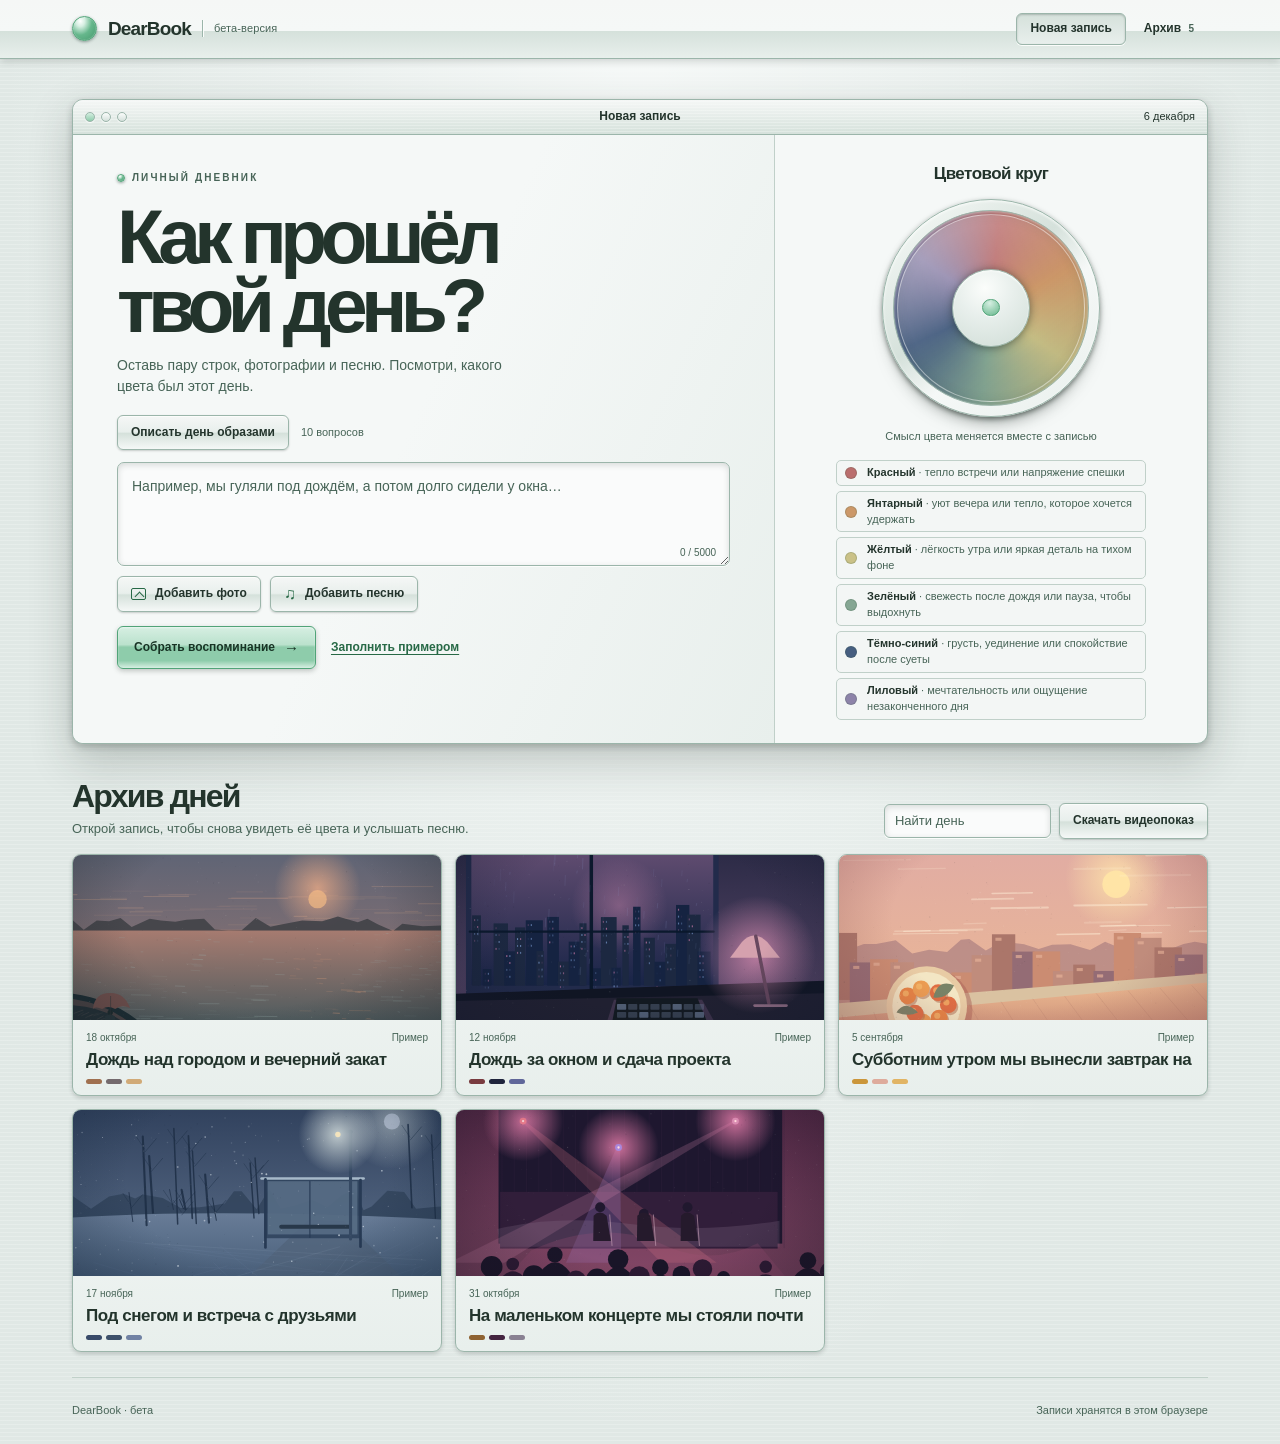
==== index.html @ 5aaadceb "Add the DearBook beta site" ====
<!doctype html>
<html lang="ru">
<head>
  <meta charset="utf-8">
  <meta name="viewport" content="width=device-width, initial-scale=1">
  <meta name="theme-color" content="#e7ece8">
  <title>DearBook · бета — личный дневник</title>
  <link rel="stylesheet" href="aqua.css">
  <link rel="stylesheet" href="mood-theme.css">
  <link rel="stylesheet" href="feeling-notes.css">
  <link rel="stylesheet" href="atmosphere.css">
  <link rel="stylesheet" href="pinterest-mood.css">
  <link rel="stylesheet" href="editorial-board.css">
  <script defer src="engine.js"></script>
  <script defer src="song-vibe.js"></script>
  <script defer src="mood-theme.js"></script>
  <script defer src="editorial-assets.js"></script>
  <script defer src="photo-style.js"></script>
  <script defer src="editorial-board.js"></script>
  <script defer src="references.js"></script>
  <script defer src="demos.js"></script>
  <script defer src="demo-video.js"></script>
  <script defer src="pinterest-mood.js"></script>
  <script defer src="feeling-narrative.js"></script>
  <script defer src="atmosphere-quiz.js"></script>
  <script defer src="atmosphere-profile.js"></script>
  <script defer src="atmosphere-ai.js"></script>
  <script defer src="atmosphere-diary.js"></script>
  <script defer src="diary.js"></script>
</head>
<body>
  <header class="toolbar">
    <div class="toolbar-inner">
      <a class="brand" href="#top" aria-label="DearBook, главная"><span class="brand-orb" aria-hidden="true"></span>DearBook<span class="brand-rule"></span><span class="brand-small">бета-версия</span></a>
      <nav aria-label="Дневник">
        <a class="tab active" id="composeTab" href="#top">Новая запись</a><a class="tab" href="#archive">Архив <span id="count" class="count"></span></a>
      </nav>
    </div>
  </header>
  <main id="top" class="shell">
    <section class="window" aria-label="Новая запись">
      <div class="window-bar"><span class="lights" aria-hidden="true"><i></i><i></i><i></i></span><span>Новая запись</span><time id="today"></time></div>
      <div class="compose-layout">
        <div class="entry">
          <div class="kicker"><span class="small-orb"></span>Личный дневник</div>
          <h1>Как прошёл<br>твой день?</h1>
          <p class="intro">Оставь пару строк, фотографии и песню. Посмотри, какого цвета был этот день.</p>
          <div class="compose-quiz"><button id="openAtmosphere" class="silver" type="button">Описать день образами</button><span id="atmosphereState" class="quiz-composer-state" aria-live="polite"></span></div>
          <form id="entryForm">
            <div class="editor">
              <label class="sr-only" for="story">Как прошёл день</label>
              <textarea id="story" rows="3" maxlength="5000" placeholder="Например, мы гуляли под дождём, а потом долго сидели у окна…"></textarea>
              <span id="storyCount" class="story-count" aria-hidden="true">0 / 5000</span>
            </div>
            <div class="media-row">
              <input id="photos" type="file" accept="image/*" multiple hidden>
              <button class="silver media-button" id="photoButton" type="button"><span class="icon-photo" aria-hidden="true"></span><span id="photoLabel">Добавить фото</span></button>
              <button class="silver media-button" id="songButton" type="button"><span class="icon-song" aria-hidden="true">♫</span><span id="songLabel">Добавить песню</span></button>
            </div>
            <div id="photoStrip" class="photo-strip" hidden></div>
            <div id="songPreview" class="song-preview" hidden></div>
            <p id="entryStatus" class="status" role="status"></p>
            <div class="actions"><button id="create" class="aqua" type="submit">Собрать воспоминание <span aria-hidden="true">→</span></button><button id="loadExample" class="text-button" type="button">Заполнить примером</button><button id="resetEntry" class="text-button" type="button" hidden>Очистить форму</button></div>
          </form>
        </div>
        <aside class="color-panel" aria-label="Цветовой круг">
          <h2>Цветовой круг</h2>
          <div id="wheel" class="wheel" aria-hidden="true"><div class="wheel-face"></div><div class="wheel-center"><span></span></div></div>
          <div id="wheelHint" class="wheel-hint" aria-live="polite">Круг меняется вместе с записью</div>
          <div id="legend" class="legend"></div>
        </aside>
      </div>
    </section>
    <section id="result" class="result" aria-labelledby="resultTitle" hidden></section>
    <section id="archive" class="archive" aria-labelledby="archiveTitle">
      <div class="section-head">
        <div><h2 id="archiveTitle">Архив дней</h2><p>Открой запись, чтобы снова увидеть её цвета и услышать песню.</p></div>
        <div class="archive-controls"><label class="sr-only" for="query">Поиск по архиву</label><input id="query" type="search" placeholder="Найти день"><button id="makeVideo" class="silver" type="button" hidden>Скачать видеопоказ</button></div>
      </div>
      <p id="archiveStatus" class="status" role="status"></p>
      <div id="folders" class="folders"></div>
    </section>
    <footer><span>DearBook · бета</span><span>Записи хранятся в этом браузере</span></footer>
  </main>
  <dialog id="atmosphereDialog" class="quiz-dialog" aria-label="Атмосфера дня"><div id="atmosphereQuiz"></div></dialog>
  <dialog id="musicDialog" class="music-dialog" aria-labelledby="musicTitle">
    <div class="window-bar"><span>Песня дня</span><button type="button" id="closeMusic" class="close" aria-label="Закрыть">×</button></div>
    <form id="musicForm" class="music-form">
      <h2 id="musicTitle">Добавь песню</h2>
      <p>Её темп и характер будут слышны в ритме и видны в цвете.</p>
      <div class="source-switch" role="group" aria-label="Источник песни">
        <label><input type="radio" name="source" value="file" checked> Аудиофайл</label><label><input type="radio" name="source" value="link"> Ссылка на трек</label>
      </div>
      <div id="audioFields" class="music-fields">
        <label>Свой звук или аудио со свободной лицензией<input id="audioFile" type="file" accept="audio/*,.mp3,.m4a,.ogg,.wav,.flac,.aac"></label>
        <small>Дневник слушает темп, громкость и тембр прямо в браузере.</small>
      </div>
      <div id="linkFields" class="music-fields" hidden>
        <label>Ссылка на песню<input id="trackUrl" type="url" placeholder="https://…"></label>
        <label>Название и исполнитель<input id="trackTitle" maxlength="140" placeholder="Название — исполнитель"></label>
        <div class="track-grid">
          <label>Темп<select id="trackTempo"><option value="">Выбрать</option><option value="72">Медленный</option><option value="104">Средний</option><option value="144">Быстрый</option></select></label>
          <label>Энергия<select id="trackEnergy"><option value="">Выбрать</option><option value="0.21">Тихая</option><option value="0.50">Умеренная</option><option value="0.84">Напористая</option></select></label>
          <label>Характер<select id="trackTone"><option value="">Выбрать</option><option value="warm">Тёплый</option><option value="neutral">Нейтральный</option><option value="cool">Холодный</option></select></label>
        </div>
        <small>Укажи, как звучит песня. По ссылке дневник использует это описание.</small>
      </div>
      <p id="musicStatus" class="status" role="status"></p>
      <div class="music-actions"><button id="saveMusic" class="aqua" type="submit">Использовать песню</button><button id="removeMusic" class="text-button" type="button" hidden>Убрать песню</button></div>
    </form>
  </dialog>
</body>
</html>
---- aqua.css ----
:root{color-scheme:light;--ink:#283532;--muted:#596763;--rim:#b1bbb5;--teal:#295b55;--paper:#e8ede9;font-family:"Lucida Grande","Segoe UI",Arial,sans-serif;color:var(--ink);background:#e2e8e4;line-height:1.45}
*{box-sizing:border-box}body{margin:0;min-width:280px;background:radial-gradient(ellipse at 50% 0,#f5f7f4 0,transparent 68%),repeating-linear-gradient(0deg,#fff0 0 3px,#fff4 3px 4px),#e2e8e4}button,input,textarea,select{font:inherit;color:inherit}button,a,input,textarea,select{-webkit-tap-highlight-color:transparent}button{cursor:pointer}button:disabled{cursor:wait;opacity:.62}a{color:inherit}button:focus-visible,a:focus-visible,input:focus-visible,textarea:focus-visible,select:focus-visible{outline:3px solid #358b80;outline-offset:3px}[hidden]{display:none!important}.sr-only{position:absolute;width:1px;height:1px;padding:0;margin:-1px;overflow:hidden;clip:rect(0,0,0,0);white-space:nowrap;border:0}h1,h2,h3,p{margin:0}
.toolbar{background:linear-gradient(#fefefe,#e7ebe8 52%,#d4ddd6 53%,#e3e9e3);border-bottom:1px solid #9daaa1;box-shadow:0 2px 6px #5d766322}.toolbar-inner,.shell{width:min(1136px,calc(100% - 64px));margin:auto}.toolbar-inner{min-height:58px;display:flex;align-items:center;justify-content:space-between;gap:18px}.brand{display:flex;align-items:center;gap:11px;text-decoration:none;font-weight:700;letter-spacing:-.045em;font-size:19px;white-space:nowrap}.brand-orb,.small-orb{display:inline-block;flex:none;border-radius:50%;background:radial-gradient(ellipse at 32% 17%,white 0,#dffaff 13%,#88bcb1 35%,#3d726d 71%,#a2d3c6 100%);border:1px solid #5c8279;box-shadow:0 1px 3px #243d3672,inset 0 0 1px white}.brand-orb{width:25px;height:25px}.brand-rule{height:17px;border-left:1px solid #8f9f95;box-shadow:1px 0 white}.brand-small{letter-spacing:.01em;font-size:11px;color:var(--muted);font-weight:500}.toolbar nav{display:flex;gap:4px;align-items:center}.tab{padding:6px 13px;border:1px solid transparent;border-radius:6px;text-decoration:none;font-size:12px;font-weight:650;white-space:nowrap}.tab.active,.tab:hover{border-color:#a0aca5;background:linear-gradient(#bcc9c1,#e8eee9);box-shadow:inset 0 1px 2px #1c372524,0 1px white}.count:not(:empty){font-size:10px;margin-left:4px;color:#415a51}
.shell{padding-top:40px}.window,.music-dialog{overflow:hidden;border:1px solid #a3b2a7;border-radius:11px;background:#f6f8f5;box-shadow:0 16px 43px #19362520,0 3px 6px #19362521}.window-bar{height:35px;display:grid;grid-template-columns:1fr auto 1fr;align-items:center;padding:0 12px;gap:12px;background:repeating-linear-gradient(0deg,#fff2 0 1px,#fff0 1px 3px),linear-gradient(#f8faf8,#c8d3cb);border-bottom:1px solid #aab8ae;color:#43534a;font-size:12px;font-weight:650;text-shadow:0 1px #fff}.window-bar time{justify-self:end;text-transform:lowercase;font-weight:500;font-size:11px}.lights{display:flex;gap:6px}.lights i{width:10px;height:10px;border:1px solid #929e94;border-radius:50%;background:linear-gradient(white,#c0ccc1 55%,#a4b7ab);box-shadow:0 1px 1px #fff}.lights i:first-child{background:linear-gradient(#fff7f4,#debcaf 63%,#c69e90)}
.compose-layout{display:grid;grid-template-columns:minmax(0,1.62fr) minmax(280px,1fr);min-height:505px}.entry{padding:36px 44px 33px;background:linear-gradient(115deg,#fafcf8 10%,#f6f9f4 52%,#e6eee7)}.kicker{display:flex;align-items:center;gap:7px;color:#53685c;font-size:10px;font-weight:750;text-transform:uppercase;letter-spacing:.21em}.small-orb{width:8px;height:8px}.entry h1{font-size:clamp(51px,6vw,84px);font-weight:660;line-height:.91;letter-spacing:-.087em;margin:16px 0 14px;text-wrap:balance}.intro{color:#4f6156;font-size:14px;max-width:390px;margin-bottom:19px}.editor{position:relative}.editor textarea{display:block;width:100%;min-height:104px;max-height:55vh;resize:vertical;padding:13px 14px 26px;border:1px solid #aebcb2;border-radius:7px;background:#fefffd;box-shadow:inset 0 2px 6px #536a5d22,0 1px #fff;font-size:14px;line-height:1.45}.editor textarea::placeholder{color:#687970}.story-count{position:absolute;right:14px;bottom:6px;color:#5c7063;font-size:10px;pointer-events:none}.media-row,.actions,.music-actions{display:flex;align-items:center;flex-wrap:wrap;gap:9px}.media-row{margin-top:10px}.silver,.aqua{display:inline-flex;align-items:center;justify-content:center;gap:9px;padding:8px 13px;border:1px solid #9dab9f;border-radius:6px;background:linear-gradient(#fff,#dfebe3 48%,#d4e0d6 53%,#eaf0ea);box-shadow:inset 0 1px #fff,0 1px 2px #1a392422;font-size:12px;font-weight:650;min-height:34px}.silver:hover{background:linear-gradient(#fff,#f1f7f1,#dce8df)}.aqua{padding:10px 16px;min-height:39px;background:linear-gradient(#e9fffd 0%,#b0e0d6 43%,#83bfb4 49%,#62aa9d 82%,#9acec2);border-color:#548f84;color:#173c37;text-shadow:0 1px #d1f7ef;box-shadow:inset 0 1px 2px #e7fffa,0 2px 5px #326c5f35}.aqua:hover{filter:brightness(1.06)}.aqua span{font-size:15px}.text-button{background:none;padding:7px 6px;border:0;border-radius:4px;font-size:12px;font-weight:650;color:#2d6259;text-decoration:underline;text-underline-offset:3px}.media-button{max-width:100%}.media-button span:last-child{overflow:hidden;text-overflow:ellipsis;white-space:nowrap}.icon-photo{width:15px;height:12px;border:1px solid #59776a;border-radius:2px;position:relative;flex:none}.icon-photo:after{position:absolute;content:"";width:6px;height:6px;border:solid #59776a;border-width:1px 0 0 1px;transform:rotate(45deg);left:4px;top:4px}.icon-song{font-size:16px;line-height:1;color:#426f60}.photo-strip{display:flex;gap:7px;flex-wrap:wrap;margin-top:9px}.photo-thumb{position:relative}.photo-thumb img{display:block;width:49px;height:38px;object-fit:cover;border-radius:4px;border:1px solid #aab5ac}.photo-thumb button{position:absolute;top:-3px;right:-3px;border:1px solid #9caea4;border-radius:50%;background:#fcfdfb;width:19px;height:19px;line-height:16px;padding:0;color:#415849}.status{min-height:13px;font-size:12px;color:#415e50;margin:6px 0 5px}.status:empty{min-height:0;margin:0}.status.error{color:#973c3a}.actions{margin-top:14px}
.color-panel{padding:27px 22px 23px;border-left:1px solid #c4d1c7;display:flex;flex-direction:column;align-items:center;justify-content:center;background:radial-gradient(ellipse at 50% 39%,#f9fcf6,#eef4ed 42%,transparent 77%),repeating-linear-gradient(0deg,#fefefe50 0 1px,#fff0 1px 4px),linear-gradient(#edf1eb,#d9e4d9)}.color-panel h2{font-size:17px;letter-spacing:-.03em;font-weight:650}.wheel{position:relative;width:clamp(155px,19vw,218px);aspect-ratio:1;margin:12px auto 12px;border:1px solid #a7baad;border-radius:50%;padding:11px;background:linear-gradient(140deg,#f9fdf9,#d3dfd7 43%,#f6faf6 60%,#b7c9be);box-shadow:inset 0 1px 3px #fff,0 12px 18px -10px #46634e8a,0 2px 5px #36524360;--wheel-colors:#ba6e6d,#cc9869,#cac187,#85a693,#465e80,#8d83a9,#ba6e6d}.wheel-face{position:absolute;inset:10px;border:1px solid #91a39b;border-radius:50%;background:conic-gradient(from 5deg,var(--wheel-colors));box-shadow:inset 0 0 13px #243c3637,inset 0 1px 3px #fff9;animation:spin 38s linear infinite;transition:filter .27s}.wheel-face:after{content:"";position:absolute;inset:3px;border:1px solid #fff7;border-radius:50%;background:linear-gradient(144deg,#ffffff5c,#fff0 53%,#162b2617)}.wheel.active .wheel-face{animation-duration:2.6s;filter:saturate(1.25)}.wheel-center{position:absolute;inset:32%;border:1px solid #8ba096;border-radius:50%;display:grid;place-items:center;background:radial-gradient(circle at 42% 24%,#fff,#edf5ee 39%,#c9d7cb 85%);box-shadow:0 1px 8px #314d4370,inset 0 1px 2px #fff}.wheel-center span{width:23%;aspect-ratio:1;background:radial-gradient(circle at 42% 21%,#eff9f0,#b9cfbf 58%,#6b9c88);border-radius:50%;border:1px solid #9ab7a7;box-shadow:0 1px 1px white}.wheel-hint{font-size:11px;color:#4b6559;text-align:center;min-height:16px}.legend{margin-top:15px;width:min(100%,310px);display:grid;gap:5px}.legend-row{display:grid;grid-template-columns:14px minmax(0,1fr);gap:8px;align-items:center;padding:4px 8px;font-size:11px;border:1px solid #aebeb044;border-radius:5px;background:#fafff976}.legend-row i,.chip-dot{display:block;width:12px;height:12px;border-radius:50%;border:1px solid #314f3b33;background:var(--swatch)}.legend-row b{font-weight:700;color:#354a40}.legend-row span{color:#465d51}@keyframes spin{to{transform:rotate(1turn)}}
.archive{padding-top:35px;scroll-margin-top:20px}.section-head{display:flex;align-items:end;justify-content:space-between;gap:14px;margin-bottom:15px}.section-head h2{font-size:32px;letter-spacing:-.055em;line-height:1.12}.section-head p{font-size:13px;color:var(--muted);margin-top:5px}.archive-controls{display:flex;align-items:center;gap:8px;flex-wrap:wrap}.archive-controls input,.music-fields input:not([type=file]),.music-fields select{height:34px;border:1px solid #acb9af;border-radius:6px;background:#fafffa;box-shadow:inset 0 1px 3px #2e4e351b;padding:4px 10px;font-size:13px;max-width:100%}.folders{display:grid;grid-template-columns:repeat(3,minmax(0,1fr));gap:13px}.folder{border:1px solid #acbaaf;border-radius:9px;text-align:left;background:linear-gradient(#fafdf9,#e8eee7);overflow:hidden;min-width:0;padding:0;box-shadow:0 2px 3px #1e39241c}.folder:hover{box-shadow:0 3px 9px #1e39243b}.folder-image{display:block;width:100%;aspect-ratio:2.22;object-fit:cover;background:#bfcfc3}.folder-body{display:block;padding:11px 13px}.folder-meta{display:flex;align-items:center;justify-content:space-between;gap:6px;font-size:10px;color:#52675a;margin-bottom:4px}.folder-title{display:block;font-size:17px;line-height:1.2;letter-spacing:-.026em;font-weight:680}.folder-palette{display:flex;gap:4px;margin-top:9px}.folder-palette i{display:block;width:16px;height:5px;border-radius:5px;background:var(--swatch)}.empty{padding:15px;color:var(--muted)}footer{padding:25px 0;margin-top:25px;border-top:1px solid #bac8bc;display:flex;justify-content:space-between;gap:15px;font-size:11px;color:#4d6355}
.result{margin-top:28px;scroll-margin-top:20px}.memory{border:1px solid #a9b7ac;border-radius:11px;overflow:hidden;background:#fbfdfa;box-shadow:0 8px 25px #263f2825}.memory-top{position:relative;color:white;background:#263631;min-height:385px;display:grid;align-items:end;isolation:isolate;overflow:hidden}.memory-images,.memory-images:after{position:absolute;inset:0;z-index:-1}.memory-images:after{content:"";background:linear-gradient(0deg,#12211af0 0%,#1729226e 43%,#0c211000 75%),linear-gradient(115deg,var(--accent),transparent 70%);background-blend-mode:normal,multiply}.memory-images img{position:absolute;inset:0;width:100%;height:100%;object-fit:cover;opacity:0;transition:opacity var(--fade,1s) ease;filter:saturate(var(--sat,1)) contrast(var(--contrast,1))}.memory-images img.current{opacity:1}.memory-top[data-motion="crisp"] .memory-images:after{background:linear-gradient(0deg,#081610f5,transparent 72%),repeating-linear-gradient(123deg,#f8feff19 0 1px,transparent 1px 55px),linear-gradient(120deg,var(--accent),transparent 70%)}.memory-top[data-motion="soft"] .memory-images:after{background:linear-gradient(0deg,#192118ee,transparent 82%),radial-gradient(ellipse at 18% 12%,var(--accent),transparent 48%)}.memory-copy{padding:72px 32px 24px}.memory-copy time{font-size:11px;letter-spacing:.12em}.memory-copy h2{font-family:Georgia,serif;font-size:clamp(35px,6vw,67px);line-height:1;letter-spacing:-.051em;max-width:800px;margin:9px 0 11px;text-wrap:balance}.memory-top[data-motion="crisp"] h2{font-family:"Lucida Grande","Segoe UI",Arial,sans-serif;font-weight:700}.memory-copy p{max-width:750px;font-size:14px;color:#f5f8f4;text-shadow:0 1px 3px #000}.slides{display:flex;gap:5px;margin-top:11px}.slides button{width:32px;height:22px;border:1px solid #e6f2e8a8;border-radius:4px;background:#0004;color:#fff;font-size:11px}.slides button[aria-pressed=true]{background:#fff;color:#263731}.memory-content{display:grid;grid-template-columns:minmax(0,1.43fr) minmax(230px,1fr);background:#fbfdfa}.palette-block,.journal-side{padding:24px 30px}.palette-block h3,.journal-side h3{font-size:20px;letter-spacing:-.036em}.palette-list{display:grid;gap:8px;margin-top:12px}.palette-row{display:grid;grid-template-columns:44px 1fr;gap:11px;align-items:start;padding-bottom:8px;border-bottom:1px solid #d6e1d5}.palette-row i{height:39px;border-radius:5px;background:var(--swatch);border:1px solid #394b3d33}.palette-row b{display:block;font-size:13px}.palette-row p{font-size:13px;color:#394f42}.palette-row small{display:block;font-size:11px;color:#586c5f;margin-top:2px}.journal-side{border-left:1px solid #d6e1d5;background:#eef4ed}.journal-side p{font-size:13px;margin:7px 0;white-space:pre-wrap;overflow-wrap:anywhere}.journal-side details{margin:13px 0;color:#43594a;font-size:12px}.journal-side details summary{cursor:pointer;font-weight:650}.journal-side audio{display:block;width:100%;max-width:330px;height:40px;margin:8px 0}.journal-actions{display:flex;gap:7px;flex-wrap:wrap;margin-top:9px}.link-track{text-decoration:underline;text-underline-offset:3px;font-size:13px}
.music-dialog{padding:0;width:min(490px,calc(100% - 28px));border-color:#8da195}.music-dialog::backdrop{background:#223c32a0}.music-dialog .window-bar{grid-template-columns:1fr auto}.close{border:1px solid #a5b5a8;border-radius:4px;width:24px;height:23px;line-height:18px;background:linear-gradient(#f9fff9,#d3e2d6);font-size:17px;color:#46584e}.music-form{padding:22px 25px 25px}.music-form h2{letter-spacing:-.045em;font-size:29px}.music-form p{font-size:13px;color:#4d6657;margin:4px 0 12px}.source-switch{display:flex;gap:12px;flex-wrap:wrap;border-radius:6px;background:#e3ede4;padding:9px 11px;margin:11px 0}.source-switch label{display:flex;align-items:center;gap:4px;font-size:13px}.source-switch input{accent-color:#4c8275}.music-fields{display:grid;gap:8px}.music-fields label{display:grid;gap:2px;min-width:0;font-size:12px;font-weight:650}.music-fields input[type=file]{max-width:100%;font-weight:500;margin-top:4px}.music-fields small{color:#51665a}.track-grid{display:grid;grid-template-columns:repeat(3,minmax(0,1fr));gap:6px}.music-actions{margin-top:11px}
@media(max-width:850px){.toolbar-inner,.shell{width:calc(100% - 32px)}.entry{padding-inline:24px}.compose-layout{grid-template-columns:minmax(0,1.5fr) minmax(235px,1fr)}.color-panel{padding-inline:12px}.archive-controls input{max-width:145px}.palette-block,.journal-side{padding-inline:19px}}
@media(max-width:650px){.toolbar-inner,.shell{width:calc(100% - 22px)}.toolbar-inner{min-height:50px;gap:5px}.brand{font-size:16px;gap:7px}.brand-orb{width:20px;height:20px}.brand-small,.brand-rule{display:none}.tab{font-size:11px;padding:5px 6px}.shell{padding-top:16px}.compose-layout{display:flex;flex-direction:column}.entry{padding:23px 17px}.entry h1{font-size:clamp(42px,10.5vw,62px)}.color-panel{border-left:0;border-top:1px solid #b8c8bb;padding:15px;display:grid;grid-template-columns:minmax(110px,150px) 1fr;gap:8px 10px;justify-content:initial;justify-items:center}.color-panel h2{grid-column:1}.wheel{grid-column:1;margin:0;width:min(100%,135px);padding:0}.wheel-face{inset:6px}.wheel-hint{grid-row:3;grid-column:1;font-size:10px}.legend{grid-column:2;grid-row:1/4;margin:0}.legend-row{font-size:10px;gap:4px;padding:3px 4px}.section-head{align-items:start;flex-direction:column}.archive{padding-top:22px}.folders{grid-template-columns:repeat(2,minmax(0,1fr));gap:8px}.folder-body{padding:8px}.folder-title{font-size:13px}.folder-meta{flex-wrap:wrap}.memory-top{min-height:330px}.memory-copy{padding-inline:15px}.memory-content{grid-template-columns:1fr}.journal-side{border-left:0;border-top:1px solid #d6e1d5}}
@media(prefers-reduced-motion:reduce){.wheel-face{animation:none!important}.memory-images img{transition:none}*{scroll-behavior:auto!important}}
---- mood-theme.css ----
/* The diary keeps its Aqua construction and shares one palette across surfaces. */
:root[data-ambience] {background:var(--m-bg);color:var(--ink);accent-color:var(--m-focus)}
:root[data-ambience="deep"] {color-scheme:dark}
:root[data-ambience] body {min-height:100vh;background:radial-gradient(ellipse at 50% 0,var(--m-glow),transparent 71%),repeating-linear-gradient(0deg,transparent 0 3px,color-mix(in srgb,var(--m-shine) 24%,transparent) 3px 4px),var(--m-bg);color:var(--ink)}
:root[data-ambience] .toolbar{background:linear-gradient(var(--m-chrome),var(--m-surface) 53%,var(--m-lower) 54%,var(--m-panel));border-color:var(--m-rim);box-shadow:0 2px 8px color-mix(in srgb,var(--m-mask) 20%,transparent)}
:root[data-ambience] .brand-rule{border-color:var(--m-rim);box-shadow:1px 0 var(--m-shine)}
:root[data-ambience] .brand-orb,:root[data-ambience] .small-orb {background:radial-gradient(ellipse at 32% 18%,#fff 0,var(--m-button-top) 20%,var(--m-orb) 52%,var(--m-button-rim) 82%,var(--m-button-bottom));border-color:var(--m-button-rim)}
:root[data-ambience] .tab.active,:root[data-ambience] .tab:hover{background:linear-gradient(var(--m-lower),var(--m-panel));border-color:var(--m-rim);box-shadow:inset 0 1px 2px color-mix(in srgb,var(--m-mask) 24%,transparent),0 1px var(--m-shine)}
:root[data-ambience] .count,:root[data-ambience] .kicker,:root[data-ambience] .intro,:root[data-ambience] .legend-row span,:root[data-ambience] .wheel-hint,:root[data-ambience] .story-count,:root[data-ambience] .section-head p,:root[data-ambience] .folder-meta,:root[data-ambience] footer{color:var(--muted)}
:root[data-ambience] .window,:root[data-ambience] .music-dialog,:root[data-ambience] .memory {background:var(--m-surface);border-color:var(--m-rim);box-shadow:0 16px 43px color-mix(in srgb,var(--m-mask) 23%,transparent),0 3px 7px color-mix(in srgb,var(--m-mask) 24%,transparent)}
:root[data-ambience] .window-bar{background:repeating-linear-gradient(0deg,transparent 0 2px,color-mix(in srgb,var(--m-shine) 30%,transparent) 2px 3px),linear-gradient(var(--m-chrome),var(--m-lower));border-color:var(--m-rim);color:var(--ink);text-shadow:none}
:root[data-ambience] .lights i{border-color:var(--m-rim);background:linear-gradient(var(--m-shine),var(--m-hover),var(--m-lower));box-shadow:0 1px 1px var(--m-shine)}
:root[data-ambience] .lights i:first-child {background:linear-gradient(var(--m-button-top),var(--m-button-bottom))}
:root[data-ambience] .entry{background:linear-gradient(115deg,var(--m-surface) 10%,var(--m-surface) 48%,var(--m-panel))}
:root[data-ambience] .color-panel{border-color:var(--m-line);background:radial-gradient(ellipse at 50% 37%,var(--m-glow),var(--m-panel) 53%,transparent 78%),repeating-linear-gradient(0deg,transparent 0 3px,color-mix(in srgb,var(--m-shine) var(--m-grain),transparent) 3px 4px),linear-gradient(var(--m-panel),var(--m-lower))}
:root[data-ambience] .editor textarea,:root[data-ambience] .archive-controls input,:root[data-ambience] .music-fields input:not([type=file]),:root[data-ambience] .music-fields select{background:var(--m-input);border-color:var(--m-rim);box-shadow:inset 0 2px 6px color-mix(in srgb,var(--m-mask) 16%,transparent),0 1px var(--m-shine)}
:root[data-ambience] .editor textarea::placeholder,:root[data-ambience] .archive-controls input::placeholder,:root[data-ambience] .music-fields input::placeholder{color:var(--muted);opacity:1}
:root[data-ambience] .silver,:root[data-ambience] .close{background:linear-gradient(var(--m-chrome),var(--m-panel) 48%,var(--m-lower) 53%,var(--m-surface));color:var(--ink);border-color:var(--m-rim);box-shadow:inset 0 1px var(--m-shine),0 1px 2px color-mix(in srgb,var(--m-mask) 22%,transparent)}
:root[data-ambience] .silver:hover,:root[data-ambience] .close:hover{background:linear-gradient(var(--m-chrome),var(--m-panel),var(--m-hover))}
:root[data-ambience] .aqua{background:linear-gradient(var(--m-button-top),color-mix(in srgb,var(--m-button-top) 62%,var(--m-button-bottom)) 43%,var(--m-button-bottom) 49%,var(--m-button-bottom) 82%,var(--m-button-top));color:var(--m-button-ink);border-color:var(--m-button-rim);text-shadow:none;box-shadow:inset 0 1px 2px color-mix(in srgb,#fff 50%,transparent),0 2px 5px color-mix(in srgb,var(--m-mask) 25%,transparent)}
:root[data-ambience] .text-button,:root[data-ambience] .icon-song,:root[data-ambience] .link-track{color:var(--teal)}
:root[data-ambience] .icon-photo,:root[data-ambience] .icon-photo::after{border-color:var(--teal)}
:root[data-ambience] .status{color:var(--muted)}
:root[data-ambience] .status.error{color:var(--m-error)}
:root[data-ambience] .wheel{background:linear-gradient(140deg,var(--m-shine),var(--m-lower) 43%,var(--m-surface) 60%,var(--m-hover));border-color:var(--m-rim);box-shadow:inset 0 1px 3px var(--m-shine),0 12px 18px -10px color-mix(in srgb,var(--m-mask) 60%,transparent),0 2px 5px color-mix(in srgb,var(--m-mask) 52%,transparent)}
:root[data-ambience] .wheel-face{border-color:var(--m-rim);animation-duration:var(--m-wheel-time)}
:root[data-ambience] .wheel.active .wheel-face{animation-duration:var(--m-wheel-hit)}
:root[data-ambience] .wheel-center{background:radial-gradient(circle at 42% 24%,var(--m-shine),var(--m-panel) 39%,var(--m-lower) 85%);border-color:var(--m-rim);box-shadow:0 1px 8px color-mix(in srgb,var(--m-mask) 58%,transparent),inset 0 1px 2px var(--m-shine)}
:root[data-ambience] .wheel-center span{background:radial-gradient(circle at 42% 21%,var(--m-button-top),var(--m-orb));border-color:var(--m-button-rim);box-shadow:0 1px 1px var(--m-shine)}
:root[data-ambience] .legend-row,:root[data-ambience] .song-preview {background:color-mix(in srgb,var(--m-surface) 83%,var(--m-panel));border-color:var(--m-line)}
:root[data-ambience] .legend-row b,:root[data-ambience] .palette-row p,:root[data-ambience] .journal-side p {color:var(--ink)}
:root[data-ambience] .folder{background:linear-gradient(var(--m-surface),var(--m-panel));border-color:var(--m-rim);box-shadow:0 2px 4px color-mix(in srgb,var(--m-mask) 20%,transparent)}
:root[data-ambience] .folder:hover{box-shadow:0 4px 11px color-mix(in srgb,var(--m-mask) 36%,transparent)}
:root[data-ambience] .folder-image{background:var(--m-lower)}
:root[data-ambience] .memory-content{background:var(--m-surface)}
:root[data-ambience] .journal-side,:root[data-ambience] .source-switch{background:var(--m-panel);border-color:var(--m-line)}
:root[data-ambience] .palette-row,:root[data-ambience] footer{border-color:var(--m-line)}
:root[data-ambience] .palette-row small,:root[data-ambience] .journal-side details,:root[data-ambience] .music-form p,:root[data-ambience] .music-fields small{color:var(--muted)}
:root[data-ambience] .music-dialog::backdrop{background:color-mix(in srgb,var(--m-mask) 70%,transparent)}
:root[data-ambience] .photo-thumb img,:root[data-ambience] .photo-thumb button {border-color:var(--m-rim)}
:root[data-ambience] .photo-thumb button {background:var(--m-input);color:var(--ink)}
:root[data-ambience] :is(button,a,input,textarea,select):focus-visible {outline-color:var(--m-focus)}
:root[data-ambience] .memory-top :is(button,a):focus-visible{outline-color:white}
.song-preview{margin-top:10px;border:1px solid var(--m-line,#bac8bc);border-radius:6px;padding:8px 10px;font-size:12px;color:var(--muted)}
.song-preview-title{display:flex;align-items:center;gap:7px;color:var(--ink);margin-bottom:2px}
.song-preview-title i{display:inline-block;border-radius:50%;width:11px;height:11px;background:var(--swatch);border:1px solid #88938e}
.song-vibe-note{margin:11px 0 13px;padding:9px 11px;border-radius:6px;border:1px solid var(--m-line);background:var(--m-surface)}
.song-vibe-note strong{display:flex;align-items:center;gap:8px;font-size:12px}
.song-vibe-note small{display:block;font-size:11px;color:var(--muted)}
.journal-side .song-vibe-note p{margin:3px 0;color:var(--ink);font-size:13px}
:root[data-ambience] :is(body,.toolbar,.window-bar,.entry,.color-panel,.folder,.memory-content,.journal-side,.song-preview) {transition:background-color var(--m-transition) ease,border-color var(--m-transition) ease,color var(--m-transition) ease}
.folder-reference .folder-image{object-position:top center}
@media (prefers-reduced-motion:reduce){:root[data-ambience] :is(body,.toolbar,.window-bar,.entry,.color-panel,.folder,.memory-content,.journal-side,.song-preview){transition:none}}
---- feeling-notes.css ----
/* Read the feeling before browsing the visual references. */
.feeling-band{padding:19px 30px 21px;background:var(--m-panel,#eef4ed);border-bottom:1px solid var(--m-line,#d6e1d5)}
.feeling-band h3{font-size:20px;letter-spacing:-.035em}.feeling-band p{overflow-wrap:anywhere}
.feeling-flow{display:flex;align-items:center;gap:8px;flex-wrap:wrap;margin-top:9px;font-size:12px}
.feeling-flow .feeling-beat{padding:5px 9px;border:1px solid var(--m-line,#c5d3c7);border-radius:5px;background:var(--m-surface,#f8fbf8);color:var(--ink);font-weight:650}
.feeling-arrow{color:var(--teal);font-weight:700}
.feeling-layers{display:grid;grid-template-columns:repeat(auto-fit,minmax(min(100%,190px),1fr));gap:8px;margin-top:10px}
.feeling-layer{border-left:2px solid var(--m-button-rim,#6b9387);padding:3px 10px 5px}
.feeling-layer strong{display:block;font-size:12px;line-height:1.2}
.feeling-layer p{margin-top:4px;line-height:1.45;font-size:12px;color:var(--muted)}
.palette-prompt{font-size:12px;color:var(--muted);margin:5px 0 0}
.palette-list{gap:1px}
.palette-row{padding:10px 0 12px}
.palette-row>i{height:49px}
.palette-context{min-width:0}
.palette-meta{display:flex;align-items:baseline;flex-wrap:wrap;gap:4px 7px}
.palette-meta code{font:10px "Lucida Console",monospace;color:var(--muted)}
.palette-role{font-size:9px;line-height:1.2;padding:2px 5px;border:1px solid var(--m-line,#c8d6ca);border-radius:4px;color:var(--muted);background:var(--m-panel,#eef4ed)}
.palette-row .palette-meaning{font-weight:650;margin-top:4px;line-height:1.4}
:root[data-ambience] .palette-row .palette-evidence{color:var(--muted);font-size:12px;line-height:1.45;margin-top:4px;overflow-wrap:anywhere}
:root[data-ambience] .palette-row .palette-detail{color:var(--muted);font-size:11px;line-height:1.4;margin-top:3px;overflow-wrap:anywhere}
@media(max-width:650px){.feeling-band{padding:15px 16px}.feeling-layers{grid-template-columns:1fr}.feeling-band h3,.feeling-layer strong{line-height:1.25}}
---- atmosphere.css ----
/* Questionnaire */
.compose-quiz{display:flex;align-items:center;gap:8px 12px;flex-wrap:wrap;margin:0 0 12px}.compose-quiz .silver{min-height:32px}.compose-quiz .quiz-composer-state{font-size:11px;color:var(--muted)}
.quiz-dialog{width:min(660px,calc(100% - 26px));max-height:calc(100dvh - 28px);padding:0;overflow:auto;color:var(--ink);border:1px solid var(--m-rim);border-radius:12px;background:var(--m-surface);box-shadow:0 26px 94px #151d1a60}.quiz-dialog::backdrop{background:#171e1b9c;backdrop-filter:blur(3px)}
.quiz-root,.quiz-shell{min-width:0}.quiz-shell{padding:25px 30px 22px;background:radial-gradient(ellipse at top left,var(--m-glow),transparent 70%),var(--m-surface)}.quiz-header{display:flex;flex-wrap:wrap;align-items:center;justify-content:space-between;gap:8px 12px;margin:0 0 17px}.quiz-title{font-size:13px;font-weight:700}
.quiz-step{font-size:12px;color:var(--muted);font-variant-numeric:tabular-nums}.quiz-progress{flex:1 0 100%;width:100%;height:7px;appearance:none;border:0;border-radius:99px;overflow:hidden;background:var(--m-lower);accent-color:var(--m-orb)}.quiz-progress::-webkit-progress-bar{background:var(--m-lower);border-radius:99px}.quiz-progress::-webkit-progress-value{background:var(--m-orb);border-radius:99px;transition:width 230ms ease}.quiz-progress::-moz-progress-bar{background:var(--m-orb);border-radius:99px}
.quiz-question{font-size:clamp(24px,5vw,37px);letter-spacing:-.049em;line-height:1.08;margin:0 0 9px;max-width:550px}.quiz-question:focus{outline:none}.quiz-hint{color:var(--muted);font-size:12px;margin-bottom:9px}.quiz-body{animation:quiz-reveal 240ms ease both}.quiz-body fieldset{border:0;padding:0;margin:0;min-width:0}
.quiz-options{display:grid;grid-template-columns:repeat(2,minmax(0,1fr));gap:7px;padding:0;margin:0}.quiz-option{display:flex;align-items:center;gap:8px;min-height:45px;border:1px solid var(--m-line);border-radius:7px;background:var(--m-input);padding:8px 10px;text-align:left;color:var(--ink);font-size:13px;line-height:1.25;cursor:pointer}.quiz-option:has(input:checked),.quiz-option[aria-pressed="true"],.quiz-option[aria-selected="true"]{border-color:var(--m-button-rim);background:var(--m-panel);box-shadow:0 0 0 1px var(--m-button-rim)}.quiz-option input,.quiz-color-option input{flex:none;accent-color:var(--m-focus)}.quiz-option:hover,.quiz-color-option:hover{background:var(--m-panel)}
.quiz-custom,.quiz-color-custom{margin-top:9px}.quiz-custom label,.quiz-color-custom label,.quiz-color-row label{display:grid;gap:4px;font-size:12px;color:var(--muted)}.quiz-input,.quiz-textarea,.quiz-custom input,.quiz-color-row input:not([type=color]){width:100%;padding:8px 10px;border:1px solid var(--m-rim);border-radius:6px;background:var(--m-input);color:var(--ink);font-size:13px}.quiz-textarea{display:block;min-height:112px;resize:vertical}.quiz-input::placeholder,.quiz-textarea::placeholder{color:var(--muted)}
.quiz-color-grid{padding:0;display:grid;grid-template-columns:repeat(4,minmax(0,1fr));gap:6px}.quiz-color-option{display:flex;align-items:center;gap:5px;width:100%;min-width:0;min-height:35px;padding:5px 6px;border:1px solid var(--m-line);border-radius:5px;background:var(--m-input);color:var(--ink);font-size:11px;text-align:left;cursor:pointer}.quiz-color-option:has(input:checked),.quiz-color-option[aria-pressed="true"]{border-color:var(--m-button-rim);box-shadow:0 0 0 1px var(--m-button-rim)}.quiz-color-swatch{display:block;width:14px;height:14px;flex:none;border-radius:4px;border:1px solid #ffffff59;box-shadow:0 0 0 1px #3334}.quiz-personal-colors{display:grid;gap:5px;margin-top:8px}.quiz-color-row{display:grid;grid-template-columns:auto minmax(0,.65fr) minmax(0,1fr) auto;gap:6px;align-items:center;padding:4px 0}.quiz-color-edit{min-width:0}.quiz-color-picker{width:40px;height:31px}.quiz-color-custom{display:flex;align-items:center;gap:7px;flex-wrap:wrap}.quiz-remove-color{font-size:12px}
.quiz-footer{display:flex;align-items:center;justify-content:space-between;flex-wrap:wrap;gap:8px;margin-top:15px}.quiz-footer-actions{display:flex;align-items:center;flex-wrap:wrap;gap:7px}.quiz-error{color:var(--m-error);font-size:12px;margin-top:8px}.quiz-error:empty{display:none}.quiz-close,.quiz-secondary,.quiz-primary,.quiz-remove-color{min-height:33px}.quiz-close{font-size:12px}.quiz-primary:not(.aqua),.quiz-secondary:not(.silver),.quiz-close:not(.text-button),.quiz-color-custom button:not(.silver){border:1px solid var(--m-rim);border-radius:6px;background:var(--m-panel);color:var(--ink);padding:5px 10px}.quiz-primary:not(.aqua){background:var(--m-button-bottom);color:var(--m-button-ink);font-weight:700}
@keyframes quiz-reveal{from{opacity:0;transform:translateY(4px)}to{opacity:1;transform:none}}
/* Answers shape the composition, as well as its captions. */
.memory-top[data-scene="window"] .memory-images{inset:0 5.3%;border-inline:2px solid #e5f0f172;box-shadow:0 0 36px #15201cb0}
.memory-top[data-scene="still"] .memory-images img{object-position:center 48%}
.memory-top[data-scene="drift"] .memory-images img{object-position:left 45%}
.memory-top[data-scene="open"] .memory-images{inset:0 9% 0 0;border-right:1px solid #d9e8e26b}
.memory-top[data-scene="montage"] .memory-images{inset:0 0 0 3%;border-left:3px solid var(--accent)}
.memory-top[data-atmosphere-texture] .memory-images::before{content:"";position:absolute;inset:0;z-index:1;pointer-events:none;opacity:.2}
.memory-top[data-atmosphere-texture="fabric"] .memory-images::before{background:repeating-linear-gradient(45deg,#fff3 0 1px,transparent 1px 4px)}
.memory-top[data-atmosphere-texture="glass"] .memory-images::before{background:linear-gradient(122deg,#f0ffff75,transparent 36%,#e9faf729 40%,transparent 44%)}
.memory-top[data-atmosphere-texture="paper"] .memory-images::before{background:repeating-linear-gradient(118deg,transparent 0 25px,#10181740 27px,#fff2 29px,transparent 31px 62px)}
.memory-top[data-atmosphere-texture="light"] .memory-images::before{background:radial-gradient(ellipse at 12% 10%,#ffedbd,transparent 62%)}
.memory-top[data-atmosphere-texture="water"] .memory-images::before{background:repeating-linear-gradient(3deg,transparent 0 18px,#ccfcff5f 20px,transparent 23px)}
.memory-top[data-atmosphere-texture="fragile"] .memory-images::before{background:repeating-linear-gradient(126deg,transparent 0 42px,#e8eeee72 43px,transparent 45px)}
.atmosphere-reading{padding:19px 29px 20px;background:var(--m-panel);border-bottom:1px solid var(--m-line)}.atmosphere-reading-head{display:flex;align-items:baseline;justify-content:space-between;gap:8px 15px;flex-wrap:wrap;margin-bottom:10px}.atmosphere-reading h3{font-size:22px;line-height:1.14;letter-spacing:-.045em}.atmosphere-reading-kind{font-size:11px;color:var(--muted)}
.atmosphere-reading-grid{display:grid;grid-template-columns:repeat(2,minmax(0,1fr));gap:8px}.atmosphere-read-card{padding:10px 11px;border:1px solid var(--m-line);border-radius:7px;background:var(--m-surface);min-width:0;overflow-wrap:anywhere}.atmosphere-read-card h4{margin:0 0 4px;font-size:13px}.atmosphere-read-card p,.atmosphere-read-card dl,.atmosphere-reading-details{font-size:12px;color:var(--muted);margin:0}.atmosphere-read-card dt{font-weight:700;color:var(--ink)}.atmosphere-read-card dd{margin:1px 0 6px}.atmosphere-read-card dd:last-child{margin-bottom:0}.atmosphere-reading-details{margin:10px 0 0}.atmosphere-reading-details summary{cursor:pointer;color:var(--teal);font-weight:700}.atmosphere-answer-list{display:grid;grid-template-columns:auto 1fr;gap:5px 10px;margin:8px 0 0}.atmosphere-answer-list dt{font-weight:650;color:var(--ink)}.atmosphere-answer-list dd{margin:0;white-space:pre-wrap;overflow-wrap:anywhere}.atmosphere-local-ai{margin-top:10px}.atmosphere-ai-actions{display:flex;align-items:center;gap:6px;flex-wrap:wrap}.atmosphere-local-ai a{font-size:11px}
@media(max-width:600px){.quiz-shell{padding:18px 14px 15px}.quiz-question{font-size:25px}.quiz-options{grid-template-columns:1fr;gap:4px}.quiz-option{min-height:35px;padding-block:6px}.quiz-color-grid{grid-template-columns:repeat(3,minmax(0,1fr))}.quiz-color-row{grid-template-columns:16px minmax(0,1fr) auto}.quiz-color-row label:nth-of-type(2){grid-column:2 / -1}.atmosphere-reading{padding:15px}.atmosphere-reading-grid{grid-template-columns:1fr}}
@media(prefers-reduced-motion:reduce){.quiz-body{animation:none}.quiz-progress::-webkit-progress-value{transition:none}}
---- pinterest-mood.css ----
/* Pinterest photographs are kept visually distinct from the author's day photos. */
.pin-board{padding:20px 28px 23px;background:var(--m-panel,#ecf1ec);border-top:1px solid var(--m-line,#b9c5bd);border-bottom:1px solid var(--m-line,#b9c5bd)}
.pin-board-lead{display:flex;align-items:end;justify-content:space-between;gap:10px;margin-bottom:12px}.pin-board-meta h3{font-size:23px;letter-spacing:-.045em;line-height:1.08}.pin-board-meta p{font-size:12px;margin:5px 0 0;color:var(--muted)}.pin-source{font-size:11px;font-weight:650;color:var(--teal);text-decoration:underline;text-underline-offset:2px}.pin-board-lead>.pin-source{white-space:nowrap}
.pin-grid{display:grid;grid-template-columns:repeat(3,minmax(0,1fr));gap:10px}.pin-card{margin:0;min-width:0;border:1px solid var(--m-line,#b9c5bd);border-radius:7px;background:var(--m-surface,#f8fcf8);overflow:hidden;display:flex;flex-direction:column}.pin-image{position:relative;min-height:142px;aspect-ratio:1.25;overflow:hidden;background:linear-gradient(130deg,var(--m-hover,#e4eeea),var(--m-lower,#dbe4dd))}.pin-photo-link{display:block;width:100%;height:100%}.pin-image img{display:block;width:100%;height:100%;object-fit:cover}.pin-widget{width:100%;height:100%;border:0;background:transparent}.pin-card figcaption{display:flex;flex-direction:column;align-items:start;gap:3px;flex:1;padding:8px 10px;line-height:1.32}.pin-card figcaption strong{font-size:13px;min-width:0;overflow-wrap:anywhere}.pin-card figcaption small{color:var(--muted);font-size:10px}.pin-card figcaption .pin-source{padding-top:2px;margin-top:auto}
.pin-add{margin-top:12px;color:var(--muted);font-size:12px}.pin-add summary{cursor:pointer;font-weight:650;color:var(--teal)}.pin-form{display:flex;align-items:end;gap:7px;flex-wrap:wrap;margin-top:8px}.pin-form label{width:min(100%,340px);display:grid;gap:4px}.pin-form input{height:34px;padding:4px 8px;border:1px solid var(--m-rim,#acb8b1);border-radius:6px;background:var(--m-input,#fff);color:var(--ink);min-width:0}.reference-pins .pin-board{border:1px solid var(--m-rim);border-radius:8px;margin-top:22px;padding:15px}.open-board{text-decoration:none}
@media (max-width:650px){.pin-board{padding-inline:14px}.pin-board-meta h3{font-size:19px}.pin-grid{grid-template-columns:repeat(2,minmax(0,1fr));gap:7px}.pin-image{min-height:110px}.pin-board-lead{align-items:start;flex-direction:column}.pin-card figcaption{padding:7px}.pin-card figcaption strong{font-size:12px}}
---- editorial-board.css ----
.editorial-board {
  --ed-ink: var(--ink, #25312d);
  --ed-muted: var(--muted, #52615a);
  --ed-border: var(--line, #b8c5ba);
  --ed-accent: #d7d9cc;
  display: grid;
  gap: 15px;
  margin-block: 24px;
  color: var(--ed-ink);
}

.editorial-board[hidden] { display: none; }
.editorial-board[data-style="fog"] { --ed-accent: #c6d0ba; }
.editorial-board[data-style="graphite"] { --ed-accent: #c6cac8; }
.editorial-board[data-style="rain"] { --ed-accent: #b9cbd3; }

.ed-board__header { display: grid; gap: 6px; }
.ed-board__title { margin: 0; font: inherit; font-size: clamp(1.2rem, 2vw, 1.55rem); font-weight: 700; }
.ed-board__note { max-width: 63ch; margin: 0; color: var(--ed-muted); font-size: .88rem; line-height: 1.5; }

.ed-board__grid {
  display: grid;
  grid-template-columns: minmax(0, 1.26fr) minmax(0, 1fr);
  grid-template-rows: repeat(2, minmax(172px, 1fr));
  gap: 12px;
  padding: 12px;
  border: 1px solid var(--ed-border);
  border-radius: 18px;
  background: linear-gradient(160deg, #ffffffb8, color-mix(in srgb, var(--ed-accent) 85%, white));
  box-shadow: inset 0 1px 0 #fff, inset 0 -2px 5px #37473713, 0 5px 17px #24372d13;
}

.ed-board__frame {
  min-width: 0;
  min-height: 0;
  display: grid;
  grid-template-rows: minmax(0, 1fr) auto;
  gap: 0;
  overflow: hidden;
  margin: 0;
  padding: 6px;
  background: linear-gradient(150deg, #fffef9, #e6ebe4);
  border: 1px solid color-mix(in srgb, var(--ed-border) 78%, white);
  border-radius: 10px;
  box-shadow: 0 2px 4px #24372d18;
}

.ed-board__frame:first-child { grid-row: span 2; }
.editorial-board[data-frames="4"] .ed-board__grid {
  grid-template-columns: minmax(0, 1.08fr) minmax(0, .84fr) minmax(0, 1fr);
}
.editorial-board[data-frames="4"] .ed-board__frame:nth-child(2) { grid-area: 1 / 2; }
.editorial-board[data-frames="4"] .ed-board__frame:nth-child(3) { grid-area: 2 / 2; }
.editorial-board[data-frames="4"] .ed-board__frame:nth-child(4) { grid-area: 1 / 3 / 3 / 4; }
.editorial-board[data-frames="2"] .ed-board__frame { grid-row: 1 / span 2; }
.editorial-board[data-frames="1"] .ed-board__frame { grid-column: 1 / -1; }

.ed-board__media {
  min-height: 105px;
  position: relative;
  isolation: isolate;
  overflow: hidden;
  container-type: size;
  background: var(--ed-accent);
  border-radius: 6px;
}

.ed-board__crop {
  position: absolute;
  display: block;
  overflow: hidden;
  width: max(100cqw, calc(100cqh * var(--ed-ratio)));
  aspect-ratio: var(--ed-ratio);
  left: 50%;
  top: 50%;
  transform: translate(-50%, -50%);
}

.ed-board__image {
  position: absolute;
  display: block;
  left: var(--ed-x);
  top: var(--ed-y);
  width: var(--ed-iw);
  height: var(--ed-ih);
  max-width: none;
  max-height: none;
  border-radius: 0;
  object-fit: fill;
}

.ed-board__caption {
  display: flex;
  flex-wrap: wrap;
  align-items: center;
  justify-content: space-between;
  gap: 7px 11px;
  padding: 8px 4px 3px;
}

.ed-board__labels { display: grid; gap: 4px; min-width: 0; }
.ed-board__frame-title { font-size: .85rem; line-height: 1.2; }
.ed-board__source { margin: 0; color: var(--ed-muted); font-size: .72rem; line-height: 1.35; }
.ed-board__button {
  appearance: none;
  padding: 5px 11px;
  border: 1px solid var(--ed-border);
  border-radius: 999px;
  background: linear-gradient(#fff, #ebf1eb 53%, #dee9de 54%, #edf4ed);
  box-shadow: inset 0 1px 0 #fff, 0 1px 2px #20332a22;
  color: #283b32;
  font: inherit;
  font-size: .75rem;
  font-weight: 600;
  cursor: pointer;
}
.ed-board__button:hover { background: linear-gradient(#fff, #e2eee7 53%, #d0e3d7 54%, #ebf5ee); }
.ed-board__button:focus-visible { outline: 2px solid #507b67; outline-offset: 2px; }

.ed-board__viewer:not([open]) { display: none; }
.ed-board__viewer[open] {
  display: block;
  position: fixed;
  inset: 0;
  box-sizing: border-box;
  width: min(740px, calc(100vw - 32px));
  max-width: none;
  max-height: calc(100dvh - 24px);
  padding: 14px;
  border: 1px solid var(--ed-border);
  border-radius: 16px;
  background: #f2f5ee;
  color: var(--ed-ink);
  box-shadow: 0 16px 72px #162a2250;
}
.ed-board__viewer::backdrop { background: #14272094; }
.ed-board__viewer-header { display: flex; justify-content: space-between; align-items: center; gap: 10px; margin-bottom: 10px; }
.ed-board__viewer-title { margin: 0; font-size: 1rem; }
.ed-board__viewer-content { display: grid; gap: 10px; }
.ed-board__viewer-content .ed-board__media { block-size: min(66dvh, 620px); min-block-size: 145px; }
.ed-board__media--contain .ed-board__crop { width: min(100cqw, calc(100cqh * var(--ed-ratio))); }
.ed-board__media--contain { background: #dde4db; }

@media (max-width: 690px) {
  .ed-board__grid,
  .editorial-board[data-frames="4"] .ed-board__grid { grid-template-columns: repeat(2, minmax(0, 1fr)); grid-template-rows: none; grid-auto-rows: minmax(168px, auto); }
  .ed-board__grid .ed-board__frame,
  .editorial-board[data-frames] .ed-board__grid .ed-board__frame { grid-area: auto; }
  .editorial-board[data-frames="3"] .ed-board__grid .ed-board__frame:first-child { grid-column: 1 / -1; min-height: 235px; }
}

@media (max-width: 390px) {
  .ed-board__grid,
  .editorial-board[data-frames="4"] .ed-board__grid { grid-template-columns: minmax(0, 1fr); }
  .editorial-board[data-frames="3"] .ed-board__grid .ed-board__frame:first-child { min-height: 198px; }
  .ed-board__frame { padding: 5px; }
}
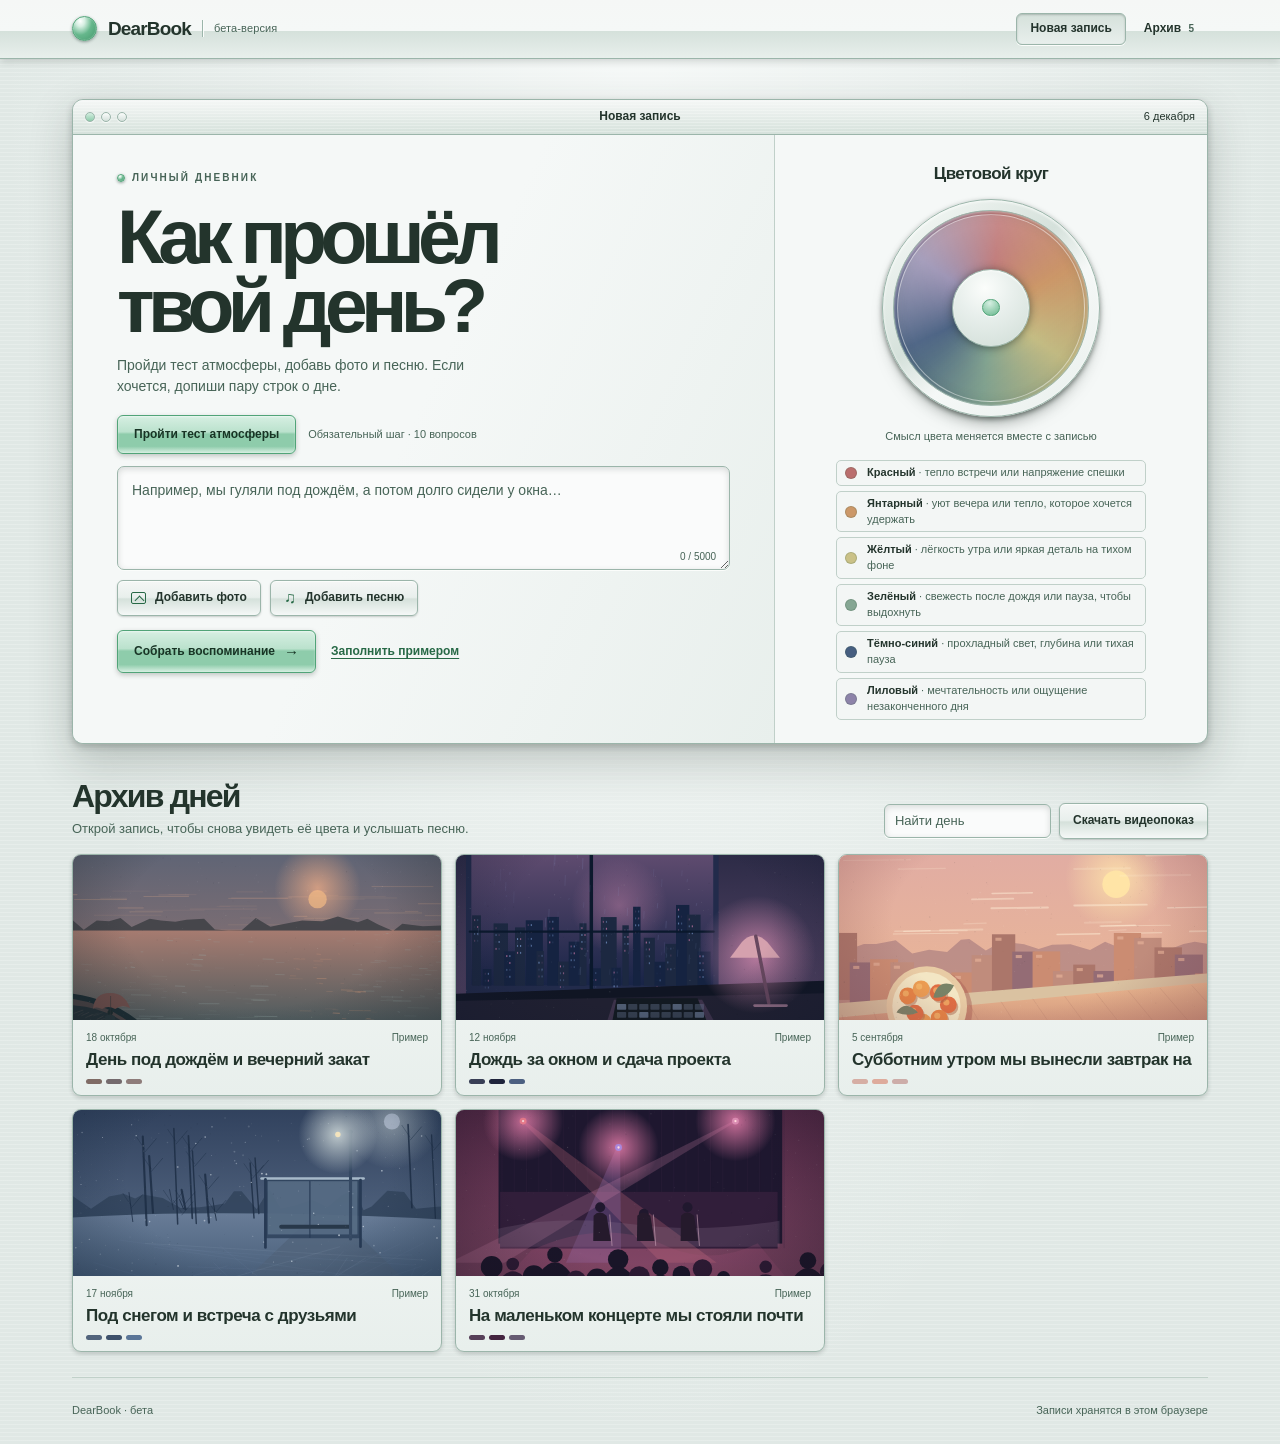
==== commit 7321460f: "Ground DearBook moodboards in answers, photos and song rhythm" ====
--- a/index.html
+++ b/index.html
@@ -44,8 +44,8 @@
         <div class="entry">
           <div class="kicker"><span class="small-orb"></span>Личный дневник</div>
           <h1>Как прошёл<br>твой день?</h1>
-          <p class="intro">Оставь пару строк, фотографии и песню. Посмотри, какого цвета был этот день.</p>
-          <div class="compose-quiz"><button id="openAtmosphere" class="silver" type="button">Описать день образами</button><span id="atmosphereState" class="quiz-composer-state" aria-live="polite"></span></div>
+          <p class="intro">Пройди тест атмосферы, добавь фото и песню. Если хочется, допиши пару строк о дне.</p>
+          <div class="compose-quiz"><button id="openAtmosphere" class="aqua" type="button" aria-describedby="atmosphereState">Пройти тест атмосферы</button><span id="atmosphereState" class="quiz-composer-state" aria-live="polite">Обязательный шаг · 10 вопросов</span></div>
           <form id="entryForm">
             <div class="editor">
               <label class="sr-only" for="story">Как прошёл день</label>
--- a/atmosphere.css
+++ b/atmosphere.css
@@ -1,5 +1,5 @@
 /* Questionnaire */
-.compose-quiz{display:flex;align-items:center;gap:8px 12px;flex-wrap:wrap;margin:0 0 12px}.compose-quiz .silver{min-height:32px}.compose-quiz .quiz-composer-state{font-size:11px;color:var(--muted)}
+.compose-quiz{display:flex;align-items:center;gap:8px 12px;flex-wrap:wrap;margin:0 0 12px}.compose-quiz .silver,.compose-quiz .aqua{min-height:32px}.compose-quiz .quiz-composer-state{font-size:11px;color:var(--muted)}
 .quiz-dialog{width:min(660px,calc(100% - 26px));max-height:calc(100dvh - 28px);padding:0;overflow:auto;color:var(--ink);border:1px solid var(--m-rim);border-radius:12px;background:var(--m-surface);box-shadow:0 26px 94px #151d1a60}.quiz-dialog::backdrop{background:#171e1b9c;backdrop-filter:blur(3px)}
 .quiz-root,.quiz-shell{min-width:0}.quiz-shell{padding:25px 30px 22px;background:radial-gradient(ellipse at top left,var(--m-glow),transparent 70%),var(--m-surface)}.quiz-header{display:flex;flex-wrap:wrap;align-items:center;justify-content:space-between;gap:8px 12px;margin:0 0 17px}.quiz-title{font-size:13px;font-weight:700}
 .quiz-step{font-size:12px;color:var(--muted);font-variant-numeric:tabular-nums}.quiz-progress{flex:1 0 100%;width:100%;height:7px;appearance:none;border:0;border-radius:99px;overflow:hidden;background:var(--m-lower);accent-color:var(--m-orb)}.quiz-progress::-webkit-progress-bar{background:var(--m-lower);border-radius:99px}.quiz-progress::-webkit-progress-value{background:var(--m-orb);border-radius:99px;transition:width 230ms ease}.quiz-progress::-moz-progress-bar{background:var(--m-orb);border-radius:99px}
@@ -23,6 +23,6 @@
 .memory-top[data-atmosphere-texture="water"] .memory-images::before{background:repeating-linear-gradient(3deg,transparent 0 18px,#ccfcff5f 20px,transparent 23px)}
 .memory-top[data-atmosphere-texture="fragile"] .memory-images::before{background:repeating-linear-gradient(126deg,transparent 0 42px,#e8eeee72 43px,transparent 45px)}
 .atmosphere-reading{padding:19px 29px 20px;background:var(--m-panel);border-bottom:1px solid var(--m-line)}.atmosphere-reading-head{display:flex;align-items:baseline;justify-content:space-between;gap:8px 15px;flex-wrap:wrap;margin-bottom:10px}.atmosphere-reading h3{font-size:22px;line-height:1.14;letter-spacing:-.045em}.atmosphere-reading-kind{font-size:11px;color:var(--muted)}
-.atmosphere-reading-grid{display:grid;grid-template-columns:repeat(2,minmax(0,1fr));gap:8px}.atmosphere-read-card{padding:10px 11px;border:1px solid var(--m-line);border-radius:7px;background:var(--m-surface);min-width:0;overflow-wrap:anywhere}.atmosphere-read-card h4{margin:0 0 4px;font-size:13px}.atmosphere-read-card p,.atmosphere-read-card dl,.atmosphere-reading-details{font-size:12px;color:var(--muted);margin:0}.atmosphere-read-card dt{font-weight:700;color:var(--ink)}.atmosphere-read-card dd{margin:1px 0 6px}.atmosphere-read-card dd:last-child{margin-bottom:0}.atmosphere-reading-details{margin:10px 0 0}.atmosphere-reading-details summary{cursor:pointer;color:var(--teal);font-weight:700}.atmosphere-answer-list{display:grid;grid-template-columns:auto 1fr;gap:5px 10px;margin:8px 0 0}.atmosphere-answer-list dt{font-weight:650;color:var(--ink)}.atmosphere-answer-list dd{margin:0;white-space:pre-wrap;overflow-wrap:anywhere}.atmosphere-local-ai{margin-top:10px}.atmosphere-ai-actions{display:flex;align-items:center;gap:6px;flex-wrap:wrap}.atmosphere-local-ai a{font-size:11px}
+.atmosphere-reading-grid{display:grid;grid-template-columns:repeat(2,minmax(0,1fr));gap:8px}.atmosphere-read-card{padding:10px 11px;border:1px solid var(--m-line);border-radius:7px;background:var(--m-surface);min-width:0;overflow-wrap:anywhere}.atmosphere-read-card h4{margin:0 0 4px;font-size:13px}.atmosphere-read-card p,.atmosphere-read-card dl,.atmosphere-reading-details{font-size:12px;color:var(--muted);margin:0}.atmosphere-read-card dt{font-weight:700;color:var(--ink)}.atmosphere-read-card dd{margin:1px 0 6px}.atmosphere-read-card dd:last-child{margin-bottom:0}.atmosphere-reading-details{margin:10px 0 0}.atmosphere-reading-details summary{cursor:pointer;color:var(--teal);font-weight:700}.atmosphere-answer-list{display:grid;grid-template-columns:auto 1fr;gap:5px 10px;margin:8px 0 0}.atmosphere-answer-list dt{font-weight:650;color:var(--ink)}.atmosphere-answer-list dd{margin:0;white-space:pre-wrap;overflow-wrap:anywhere}.atmosphere-local-ai{margin-top:10px}.atmosphere-ai-actions{display:flex;align-items:center;gap:6px;flex-wrap:wrap}.atmosphere-local-ai a{font-size:11px}.song-vibe-note p.song-connection,.song-preview p.song-connection{margin-top:6px;padding-left:8px;border-left:2px solid var(--m-button-rim);color:var(--muted);font-size:12px}
 @media(max-width:600px){.quiz-shell{padding:18px 14px 15px}.quiz-question{font-size:25px}.quiz-options{grid-template-columns:1fr;gap:4px}.quiz-option{min-height:35px;padding-block:6px}.quiz-color-grid{grid-template-columns:repeat(3,minmax(0,1fr))}.quiz-color-row{grid-template-columns:16px minmax(0,1fr) auto}.quiz-color-row label:nth-of-type(2){grid-column:2 / -1}.atmosphere-reading{padding:15px}.atmosphere-reading-grid{grid-template-columns:1fr}}
 @media(prefers-reduced-motion:reduce){.quiz-body{animation:none}.quiz-progress::-webkit-progress-value{transition:none}}
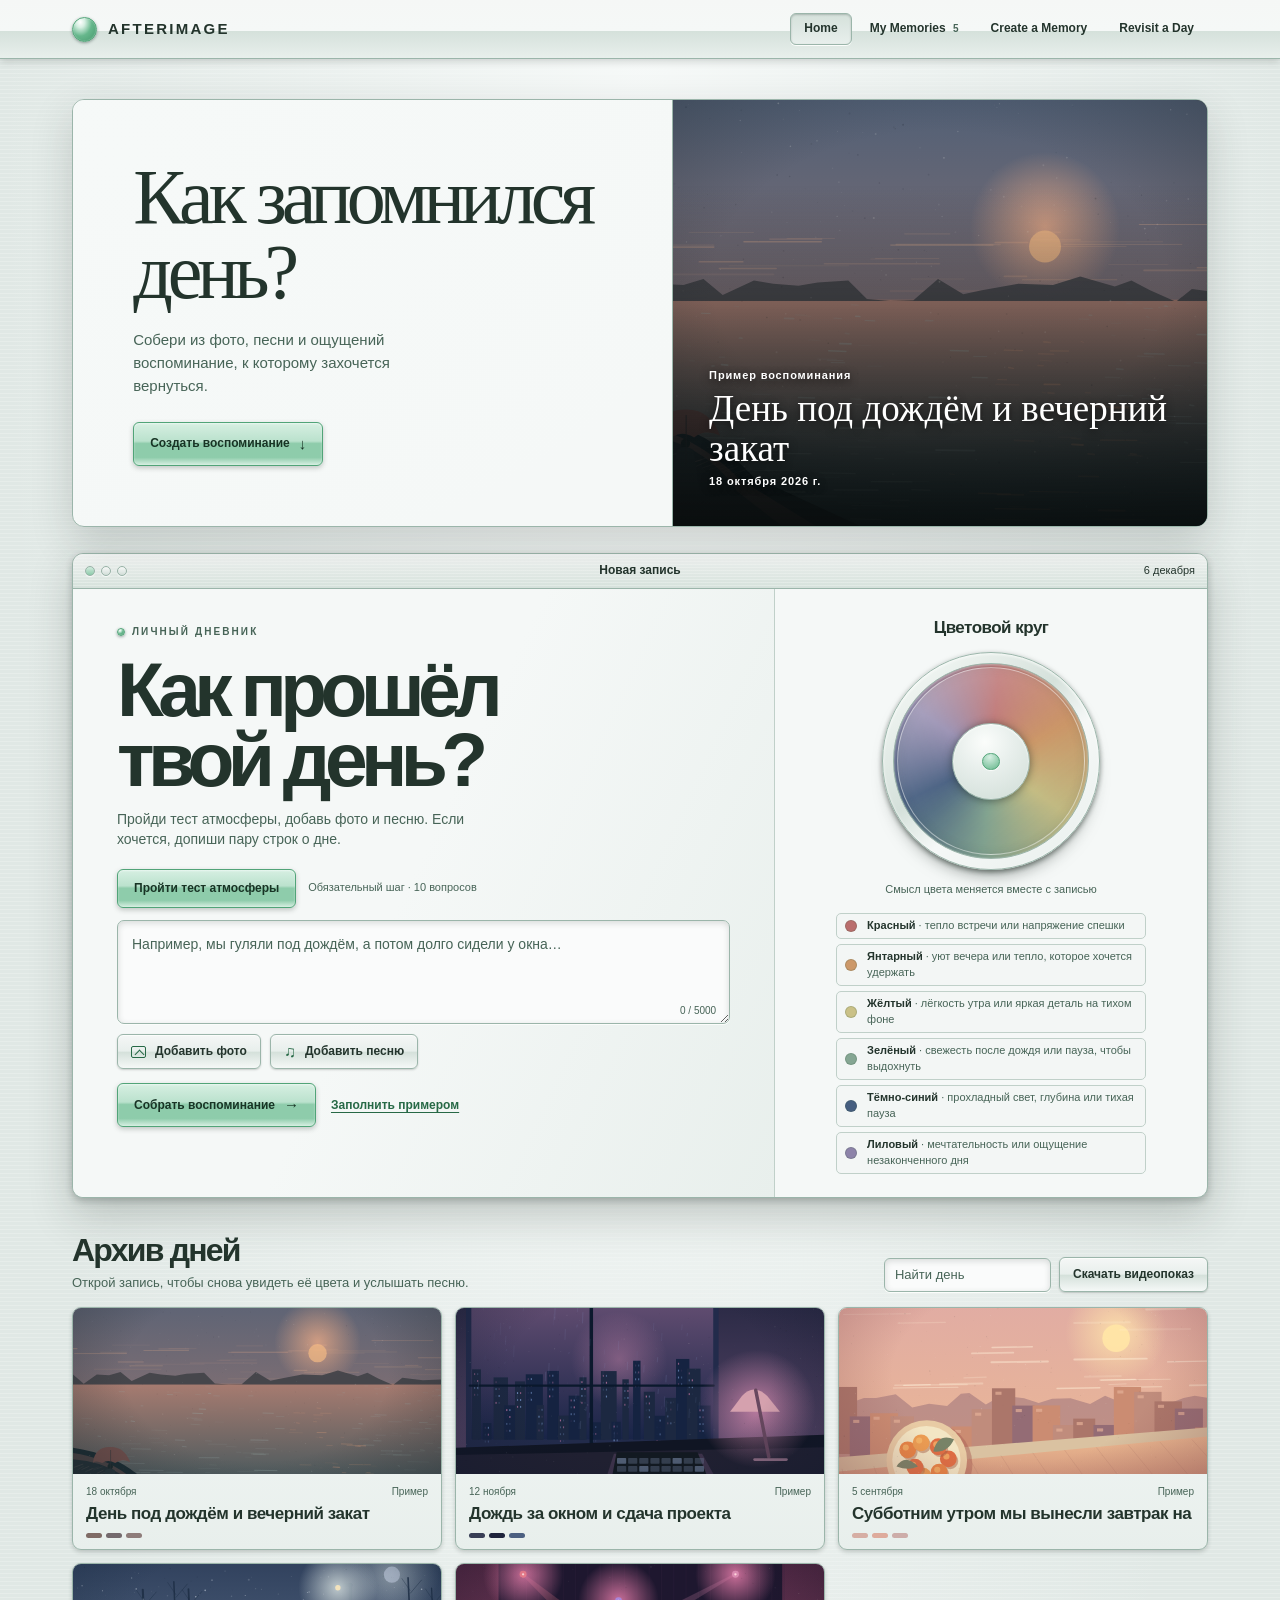
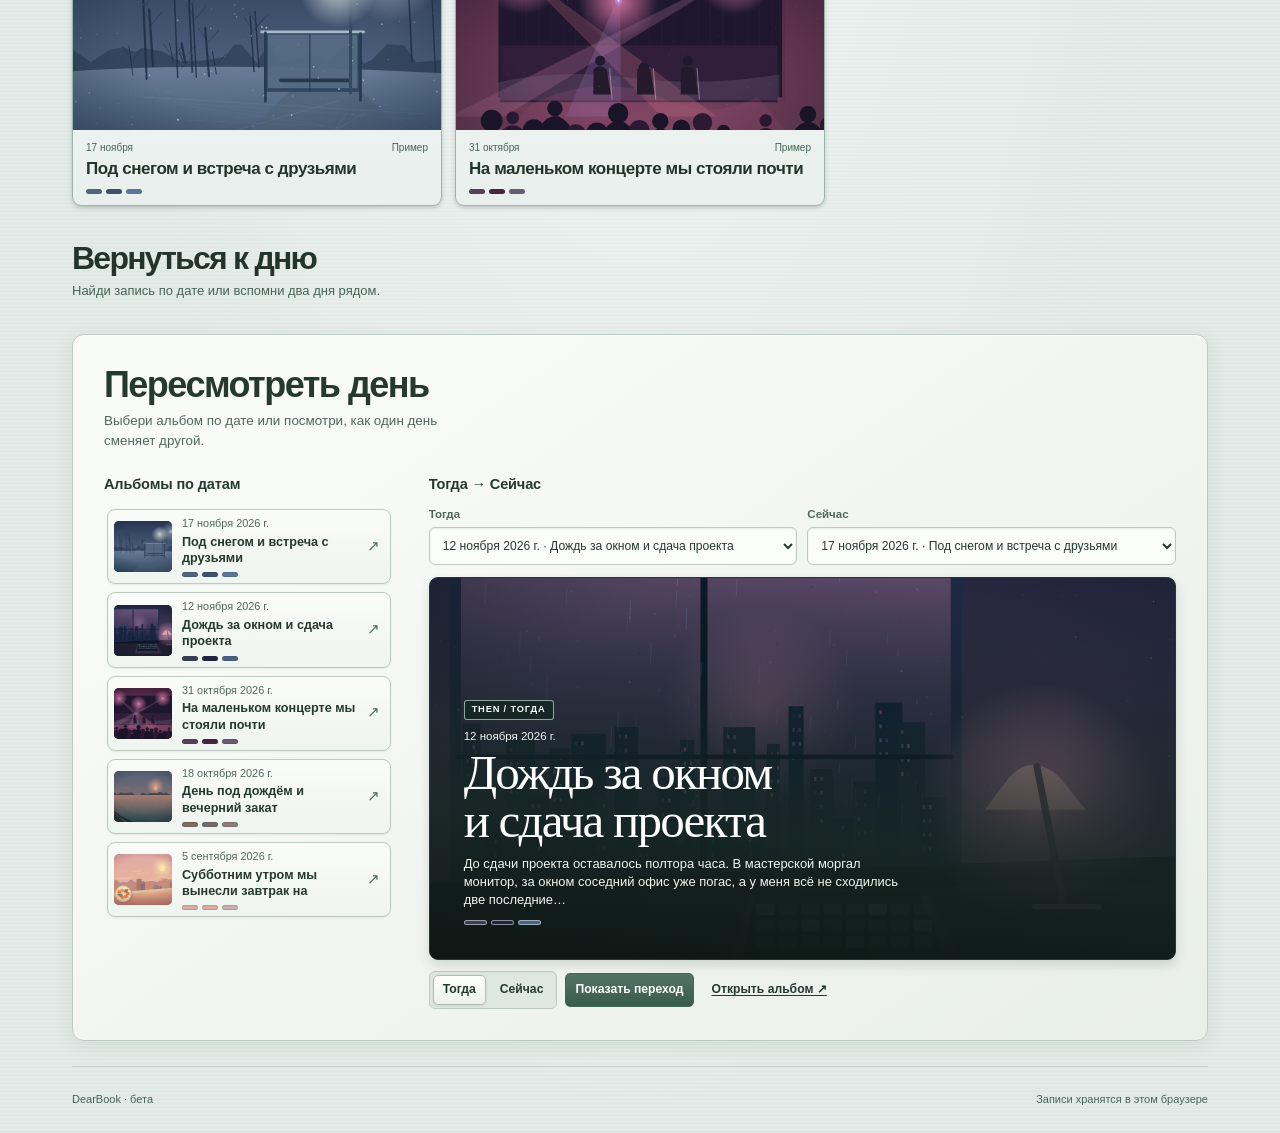
==== commit 56f0d292: "Add Afterimage memory opening, revisiting, and letters" ====
--- a/index.html
+++ b/index.html
@@ -11,6 +11,10 @@
   <link rel="stylesheet" href="atmosphere.css">
   <link rel="stylesheet" href="pinterest-mood.css">
   <link rel="stylesheet" href="editorial-board.css">
+  <link rel="stylesheet" href="afterimage.css">
+  <link rel="stylesheet" href="afterimage-opening.css">
+  <link rel="stylesheet" href="afterimage-revisit.css">
+  <link rel="stylesheet" href="afterimage-reflections.css">
   <script defer src="engine.js"></script>
   <script defer src="song-vibe.js"></script>
   <script defer src="mood-theme.js"></script>
@@ -26,24 +30,38 @@
   <script defer src="atmosphere-profile.js"></script>
   <script defer src="atmosphere-ai.js"></script>
   <script defer src="atmosphere-diary.js"></script>
+  <script defer src="afterimage-opening.js"></script>
+  <script defer src="afterimage-revisit.js"></script>
+  <script defer src="afterimage-reflections.js"></script>
   <script defer src="diary.js"></script>
 </head>
 <body>
   <header class="toolbar">
     <div class="toolbar-inner">
-      <a class="brand" href="#top" aria-label="DearBook, главная"><span class="brand-orb" aria-hidden="true"></span>DearBook<span class="brand-rule"></span><span class="brand-small">бета-версия</span></a>
-      <nav aria-label="Дневник">
-        <a class="tab active" id="composeTab" href="#top">Новая запись</a><a class="tab" href="#archive">Архив <span id="count" class="count"></span></a>
+      <a class="brand afterimage-brand" href="#home" aria-label="AFTERIMAGE, главная"><span class="brand-orb" aria-hidden="true"></span>AFTERIMAGE</a>
+      <nav aria-label="Дневник" lang="en">
+        <a class="tab active" href="#home" aria-current="location">Home</a>
+        <a class="tab" href="#archive">My Memories <span id="count" class="count"></span></a>
+        <a class="tab" id="composeTab" href="#create-memory">Create a Memory</a>
+        <a class="tab" href="#revisit">Revisit a Day</a>
       </nav>
     </div>
   </header>
   <main id="top" class="shell">
-    <section class="window" aria-label="Новая запись">
+    <section id="home" class="afterimage-home" aria-labelledby="homeTitle">
+      <div class="afterimage-home__copy">
+        <h1 id="homeTitle">Как запомнился день?</h1>
+        <p>Собери из фото, песни и ощущений воспоминание, к которому захочется вернуться.</p>
+        <a class="aqua afterimage-home__action" href="#create-memory">Создать воспоминание <span aria-hidden="true">↓</span></a>
+      </div>
+      <div id="afterimageCover" class="afterimage-home__cover" aria-hidden="true"></div>
+    </section>
+    <section id="create-memory" class="window" aria-labelledby="composeTitle">
       <div class="window-bar"><span class="lights" aria-hidden="true"><i></i><i></i><i></i></span><span>Новая запись</span><time id="today"></time></div>
       <div class="compose-layout">
         <div class="entry">
           <div class="kicker"><span class="small-orb"></span>Личный дневник</div>
-          <h1>Как прошёл<br>твой день?</h1>
+          <h2 id="composeTitle" class="afterimage-compose-title">Как прошёл<br>твой день?</h2>
           <p class="intro">Пройди тест атмосферы, добавь фото и песню. Если хочется, допиши пару строк о дне.</p>
           <div class="compose-quiz"><button id="openAtmosphere" class="aqua" type="button" aria-describedby="atmosphereState">Пройти тест атмосферы</button><span id="atmosphereState" class="quiz-composer-state" aria-live="polite">Обязательный шаг · 10 вопросов</span></div>
           <form id="entryForm">
@@ -80,6 +98,12 @@
       <p id="archiveStatus" class="status" role="status"></p>
       <div id="folders" class="folders"></div>
     </section>
+    <section id="revisit" class="archive afterimage-revisit-section" aria-labelledby="revisitTitle">
+      <div class="section-head">
+        <div><h2 id="revisitTitle">Вернуться к дню</h2><p>Найди запись по дате или вспомни два дня рядом.</p></div>
+      </div>
+      <div id="afterimageRevisit"></div>
+    </section>
     <footer><span>DearBook · бета</span><span>Записи хранятся в этом браузере</span></footer>
   </main>
   <dialog id="atmosphereDialog" class="quiz-dialog" aria-label="Атмосфера дня"><div id="atmosphereQuiz"></div></dialog>
--- a/afterimage.css
+++ b/afterimage.css
@@ -0,0 +1,246 @@
+/* AFTERIMAGE shares the diary palette, with a different treatment for photographs. */
+.afterimage-brand {
+  font-size: 15px;
+  font-weight: 760;
+  letter-spacing: .15em;
+}
+
+.afterimage-home {
+  position: relative;
+  display: grid;
+  grid-template-columns: minmax(0, 1.12fr) minmax(0, 1fr);
+  min-height: 350px;
+  margin-bottom: 26px;
+  overflow: hidden;
+  border: 1px solid var(--m-rim, #9faea5);
+  border-radius: 12px;
+  background: var(--m-surface, #f5f8f5);
+  color: var(--ink, #24352c);
+  box-shadow: 0 16px 42px color-mix(in srgb, var(--m-mask, #253227) 19%, transparent);
+  animation: afterimage-arrive .78s cubic-bezier(.2,.72,.3,1) both;
+}
+
+.afterimage-home__copy {
+  display: flex;
+  flex-direction: column;
+  align-items: flex-start;
+  justify-content: center;
+  padding: clamp(27px, 4.7vw, 67px);
+  background: radial-gradient(ellipse at 8% 13%, var(--m-glow, #e0edde), transparent 85%);
+}
+
+.afterimage-home h1 {
+  max-width: 700px;
+  font-family: Georgia, serif;
+  font-size: clamp(39px, 6.2vw, 78px);
+  font-weight: 500;
+  line-height: .96;
+  letter-spacing: -.065em;
+  text-wrap: balance;
+}
+
+.afterimage-home__copy p {
+  max-width: 34ch;
+  margin-top: 18px;
+  color: var(--muted, #495e52);
+  font-size: 15px;
+  line-height: 1.55;
+}
+
+.afterimage-home__action {
+  min-height: 44px;
+  margin-top: 24px;
+  text-decoration: none;
+}
+
+.afterimage-home__cover {
+  position: relative;
+  min-height: 100%;
+  overflow: hidden;
+  border-left: 1px solid var(--m-rim, #9faea5);
+  background:
+    radial-gradient(ellipse at 38% 20%, var(--m-glow, #dce9df), transparent 66%),
+    repeating-linear-gradient(0deg, transparent 0 3px, color-mix(in srgb, var(--m-shine, #fff) 27%, transparent) 3px 4px),
+    linear-gradient(152deg, var(--m-chrome, #eff6f0), var(--m-lower, #c2cec5));
+}
+
+.afterimage-home__preview {
+  position: absolute;
+  display: grid;
+  align-items: end;
+  isolation: isolate;
+  inset: 0;
+  overflow: hidden;
+  padding: 0;
+  border: 0;
+  border-radius: 0;
+  background: var(--m-mask, #24362a);
+  color: #fff;
+  text-align: left;
+  cursor: pointer;
+}
+
+.afterimage-home__preview::after {
+  position: absolute;
+  z-index: -1;
+  inset: 0;
+  content: "";
+  background: linear-gradient(0deg, #080b0be8, #0b101044 52%, #0b101000 80%);
+}
+
+.afterimage-home__photo {
+  position: absolute;
+  z-index: -2;
+  inset: 0;
+  width: 100%;
+  height: 100%;
+  object-fit: cover;
+  animation: afterimage-print 1.15s cubic-bezier(.22,.55,.25,1) both;
+}
+
+.afterimage-home__caption {
+  display: grid;
+  gap: 6px;
+  padding: clamp(18px, 3vw, 36px);
+  text-shadow: 0 2px 9px #000b;
+  overflow-wrap: anywhere;
+}
+
+.afterimage-home__caption > span,
+.afterimage-home__caption time {
+  font-size: 11px;
+  font-weight: 620;
+  letter-spacing: .08em;
+}
+
+.afterimage-home__caption strong {
+  font-family: Georgia, serif;
+  font-size: clamp(22px, 3vw, 37px);
+  font-weight: 500;
+  line-height: 1.06;
+}
+
+.afterimage-home__preview:focus-visible {
+  outline: 2px solid #fff;
+  outline-offset: -6px;
+}
+
+.afterimage-home,
+#create-memory,
+#archive,
+#revisit {
+  scroll-margin-top: 16px;
+}
+
+.entry .afterimage-compose-title {
+  margin: 16px 0 14px;
+  font-size: clamp(51px, 6vw, 84px);
+  font-weight: 660;
+  line-height: .91;
+  letter-spacing: -.087em;
+  text-wrap: balance;
+}
+
+.afterimage-folder-frame {
+  display: block;
+  overflow: hidden;
+}
+
+.afterimage-develop .memory-images img:first-child {
+  animation: afterimage-develop .9s cubic-bezier(.21,.54,.26,1);
+}
+
+@keyframes afterimage-arrive {
+  from { opacity: 0; transform: translateY(10px); }
+  to { opacity: 1; transform: translateY(0); }
+}
+
+@keyframes afterimage-print {
+  from { opacity: 0; filter: saturate(.45) blur(3px); }
+  to { opacity: 1; filter: saturate(1) blur(0); }
+}
+
+@keyframes afterimage-develop {
+  from { filter: saturate(.47) contrast(.78) brightness(.53) blur(3px); }
+  to { filter: saturate(var(--sat, 1)) contrast(var(--contrast, 1)) brightness(1) blur(0); }
+}
+
+@media (hover: hover) and (pointer: fine) {
+  .afterimage-home__photo,
+  .afterimage-folder-frame .folder-image {
+    transition: transform .78s cubic-bezier(.2,.72,.3,1);
+  }
+
+  .memory-images img {
+    transition: opacity var(--fade, 1s) ease, transform .78s cubic-bezier(.2,.72,.3,1);
+  }
+
+  .afterimage-home__preview:hover .afterimage-home__photo,
+  .folder:hover .afterimage-folder-frame .folder-image,
+  .memory-top:hover .memory-images img {
+    transform: scale(1.035);
+  }
+}
+
+@media (max-width: 650px) {
+  .toolbar-inner {
+    flex-direction: column;
+    align-items: flex-start;
+    gap: 5px;
+    padding-block: 9px 7px;
+  }
+
+  .toolbar nav {
+    display: grid;
+    grid-template-columns: repeat(2, minmax(0, 1fr));
+    width: 100%;
+  }
+
+  .toolbar .tab {
+    display: flex;
+    align-items: center;
+    justify-content: center;
+    min-height: 40px;
+  }
+
+  .afterimage-home {
+    grid-template-columns: 1fr;
+    min-height: 0;
+    margin-bottom: 18px;
+  }
+
+  .afterimage-home__copy { padding: 26px 20px; }
+
+  .afterimage-home__cover {
+    display: none;
+    min-height: clamp(180px, 58vw, 300px);
+    border-top: 1px solid var(--m-rim, #9faea5);
+    border-left: 0;
+  }
+
+  .afterimage-home__cover[data-day] { display: block; }
+
+  .entry .afterimage-compose-title {
+    font-size: clamp(42px, 10.5vw, 62px);
+  }
+}
+
+@media (prefers-reduced-motion: reduce) {
+  .afterimage-home,
+  .afterimage-home__photo,
+  .afterimage-develop .memory-images img:first-child {
+    animation: none;
+  }
+
+  .afterimage-home__photo,
+  .afterimage-folder-frame .folder-image,
+  .memory-images img {
+    transition: none;
+  }
+
+  .afterimage-home__preview:hover .afterimage-home__photo,
+  .folder:hover .afterimage-folder-frame .folder-image,
+  .memory-top:hover .memory-images img {
+    transform: none;
+  }
+}
--- a/afterimage-opening.css
+++ b/afterimage-opening.css
@@ -0,0 +1,203 @@
+html.afterimage-opening-lock {
+  overflow: hidden;
+}
+
+dialog.afterimage-opening {
+  --opening-text: #f3f1eb;
+  --opening-paper: #111419;
+  position: fixed;
+  inset: 0;
+  isolation: isolate;
+  box-sizing: border-box;
+  width: 100%;
+  height: 100vh;
+  height: 100dvh;
+  max-width: none;
+  max-height: none;
+  margin: 0;
+  padding: 0;
+  overflow: auto;
+  overscroll-behavior: contain;
+  touch-action: pan-y pinch-zoom;
+  border: 0;
+  border-radius: 0;
+  background: var(--opening-paper);
+  color: var(--opening-text);
+  text-align: center;
+  z-index: 1000;
+}
+
+dialog.afterimage-opening[open] {
+  display: grid;
+  place-items: center;
+}
+
+dialog.afterimage-opening::backdrop {
+  background: #0b0e13;
+}
+
+.afterimage-opening__visual {
+  position: absolute;
+  z-index: -1;
+  inset: 0;
+  overflow: hidden;
+  background: radial-gradient(ellipse at 62% 23%, #373e48, #181c23 55%, #0b0d11);
+  pointer-events: none;
+}
+
+.afterimage-opening__visual::after {
+  position: absolute;
+  inset: 0;
+  background:
+    radial-gradient(ellipse at 50% 46%, #0a0c10a0 0%, #0a0c1090 40%, #0a0c10cc 90%),
+    linear-gradient(180deg, #11151b4d, #090b0eaf);
+  content: "";
+}
+
+.afterimage-opening__photo {
+  position: absolute;
+  inset: 0;
+  width: 100%;
+  height: 100%;
+  display: block;
+  object-fit: cover;
+  object-position: center;
+  opacity: 0;
+  transform: scale(1.018);
+  filter: saturate(.72);
+}
+
+.afterimage-opening__photo.is-developed {
+  animation: afterimage-develop 1.4s cubic-bezier(.25, .55, .3, 1) both,
+    afterimage-zoom 19s .2s ease-out both;
+}
+
+@keyframes afterimage-develop {
+  from { opacity: 0; filter: grayscale(.65) brightness(.68); }
+  to { opacity: .83; filter: saturate(.72) brightness(.99); }
+}
+
+@keyframes afterimage-zoom {
+  from { transform: scale(1.018); }
+  to { transform: scale(1.085); }
+}
+
+.afterimage-opening__stage {
+  box-sizing: border-box;
+  width: min(100%, 70rem);
+  padding: max(5rem, env(safe-area-inset-top)) clamp(1rem, 7vw, 7rem)
+    max(4rem, env(safe-area-inset-bottom));
+  color: var(--opening-text);
+  text-shadow: 0 2px 22px #080a0e;
+}
+
+.afterimage-opening__stamp {
+  margin: 0 0 clamp(1rem, 4vh, 2.5rem);
+  color: #e2e2df;
+  font: 500 clamp(.62rem, 1.5vw, .79rem)/1.5 system-ui, sans-serif;
+  letter-spacing: .20em;
+  font-variant-numeric: tabular-nums;
+}
+
+.afterimage-opening__divider {
+  display: inline-block;
+  padding: 0 .43em;
+}
+
+.afterimage-opening__title {
+  margin: 0 auto;
+  max-width: 13ch;
+  color: var(--opening-text);
+  font: 400 clamp(2.7rem, 8.5vw, 8rem)/.93 Georgia, "Times New Roman", serif;
+  letter-spacing: -.055em;
+  text-wrap: balance;
+}
+
+.afterimage-opening__copy {
+  margin: clamp(1.4rem, 4vh, 2.3rem) auto 0;
+  max-width: 22rem;
+  color: #eeeeeb;
+  font: italic 400 clamp(.97rem, 2.1vw, 1.35rem)/1.45 Georgia, "Times New Roman", serif;
+}
+
+.afterimage-opening__reveal,
+.afterimage-opening__close {
+  padding: 0;
+  border: 0;
+  background: transparent;
+  color: var(--opening-text);
+  cursor: pointer;
+  box-shadow: none;
+}
+
+.afterimage-opening__reveal {
+  position: relative;
+  display: inline-flex;
+  align-items: center;
+  justify-content: center;
+  gap: .65em;
+  min-height: 44px;
+  margin-top: clamp(1.7rem, 5vh, 3.7rem);
+  padding-inline: .62rem;
+  font: 600 .73rem/1.4 system-ui, sans-serif;
+  letter-spacing: .20em;
+  white-space: nowrap;
+}
+
+.afterimage-opening__reveal::after {
+  position: absolute;
+  right: .55rem;
+  bottom: .23rem;
+  left: .55rem;
+  height: 1px;
+  background: #cbd0d4b0;
+  content: "";
+}
+
+.afterimage-opening__arrow {
+  font-family: system-ui, sans-serif;
+  font-size: 1.03em;
+}
+
+.afterimage-opening__close {
+  position: absolute;
+  top: max(.7rem, env(safe-area-inset-top));
+  right: max(.7rem, env(safe-area-inset-right));
+  display: grid;
+  width: 44px;
+  height: 44px;
+  place-items: center;
+  border-radius: 50%;
+  background: #10131add;
+  font: 300 1.7rem/1 system-ui, sans-serif;
+}
+
+.afterimage-opening__close:hover,
+.afterimage-opening__reveal:hover {
+  color: #fff;
+  background-color: #111722ae;
+}
+
+.afterimage-opening__close:focus-visible,
+.afterimage-opening__reveal:focus-visible {
+  outline: 2px solid #fff;
+  outline-offset: 4px;
+}
+
+@media (max-width: 30rem) {
+  .afterimage-opening__stamp {
+    display: flex;
+    flex-direction: column;
+    gap: .22rem;
+    letter-spacing: .16em;
+  }
+  .afterimage-opening__divider { display: none; }
+}
+
+@media (prefers-reduced-motion: reduce) {
+  .afterimage-opening__photo.is-developed {
+    animation: none;
+    opacity: .83;
+    transform: none;
+  }
+}
--- a/afterimage-revisit.css
+++ b/afterimage-revisit.css
@@ -0,0 +1,424 @@
+.afterimage-revisit {
+  --arv-ink: #263832;
+  --arv-muted: #52665f;
+  --arv-rule: #bdcac2;
+  --arv-panel: #f5f8f3;
+  --arv-film: #172923;
+  margin-top: 34px;
+  padding: clamp(17px, 3vw, 31px);
+  border: 1px solid var(--arv-rule);
+  border-radius: 12px;
+  background: linear-gradient(145deg,#f9fbf8 12%,#e9efea 100%);
+  box-shadow: inset 0 1px #fff,0 4px 18px #21372b15;
+  color: var(--arv-ink);
+  scroll-margin-top: 20px;
+}
+
+.afterimage-revisit .arv__header {
+  margin-bottom: clamp(16px, 2vw, 24px);
+}
+
+.afterimage-revisit .arv__title {
+  margin: 0;
+  font-size: clamp(24px, 3.1vw, 36px);
+  line-height: 1.08;
+  font-weight: 670;
+  letter-spacing: -.042em;
+}
+
+.afterimage-revisit .arv__intro {
+  margin: 6px 0 0;
+  max-width: 50ch;
+  font-size: .84rem;
+  color: var(--arv-muted);
+}
+
+.afterimage-revisit .arv__body {
+  display: grid;
+  grid-template-columns: minmax(198px,.7fr) minmax(0,1.8fr);
+  align-items: start;
+  gap: clamp(18px, 3vw, 34px);
+}
+
+.afterimage-revisit .arv__albums,
+.afterimage-revisit .arv__compare {
+  min-width: 0;
+}
+
+.afterimage-revisit .arv__subhead {
+  margin: 0 0 11px;
+  color: var(--arv-ink);
+  font-size: .91rem;
+  font-weight: 700;
+  letter-spacing: -.01em;
+}
+
+.afterimage-revisit .arv__album-list {
+  display: grid;
+  gap: 8px;
+  list-style: none;
+  margin: 0;
+  padding: 3px 4px 3px 3px;
+  max-height: 450px;
+  overflow: auto;
+  scrollbar-width: thin;
+  scrollbar-color: #99aca1 transparent;
+}
+
+.afterimage-revisit .arv__album {
+  display: grid;
+  grid-template-columns: 58px minmax(0,1fr) auto;
+  width: 100%;
+  min-width: 0;
+  min-height: 68px;
+  align-items: center;
+  gap: 10px;
+  padding: 6px 9px 6px 6px;
+  text-align: left;
+  border: 1px solid var(--arv-rule);
+  border-radius: 8px;
+  background: linear-gradient(#fafcf9,#eef4ef);
+  box-shadow: 0 1px 2px #243e3015;
+  color: var(--arv-ink);
+}
+
+.afterimage-revisit .arv__album:not(:disabled):hover {
+  background: #fdfefc;
+  border-color: #8fa99c;
+}
+
+.afterimage-revisit .arv__album:disabled,
+.afterimage-revisit .arv__open:disabled {
+  cursor: default;
+  opacity: 1;
+}
+
+.afterimage-revisit .arv__thumbnail {
+  display: block;
+  width: 58px;
+  height: 51px;
+  overflow: hidden;
+  border-radius: 5px;
+  background: var(--arv-swatch,#9bafa4);
+}
+
+.afterimage-revisit .arv__thumbnail img,
+.afterimage-revisit .arv__scene-photo img {
+  display: block;
+  width: 100%;
+  height: 100%;
+  object-fit: cover;
+}
+
+.afterimage-revisit .arv__album-summary {
+  display: grid;
+  min-width: 0;
+  gap: 2px;
+}
+
+.afterimage-revisit .arv__album-summary strong {
+  color: var(--arv-ink);
+  font-size: .79rem;
+  line-height: 1.28;
+  overflow-wrap: anywhere;
+}
+
+.afterimage-revisit .arv__date {
+  color: var(--arv-muted);
+  font-size: .68rem;
+}
+
+.afterimage-revisit .arv__album-arrow {
+  padding: 0 1px;
+  color: #4d6e5d;
+  font-size: .92rem;
+}
+
+.afterimage-revisit .arv__swatches {
+  display: flex;
+  gap: 4px;
+  margin-top: 4px;
+}
+
+.afterimage-revisit .arv__swatches i {
+  display: block;
+  width: 16px;
+  height: 5px;
+  border: 1px solid #243a382a;
+  border-radius: 3px;
+  background: var(--arv-swatch);
+}
+
+.afterimage-revisit .arv__selectors {
+  display: grid;
+  grid-template-columns: repeat(2,minmax(0,1fr));
+  gap: 10px;
+  margin-bottom: 12px;
+}
+
+.afterimage-revisit .arv__chooser {
+  display: grid;
+  min-width: 0;
+  gap: 4px;
+}
+
+.afterimage-revisit .arv__chooser-label {
+  color: var(--arv-muted);
+  font-size: .72rem;
+  font-weight: 690;
+}
+
+.afterimage-revisit .arv__chooser select {
+  width: 100%;
+  min-width: 0;
+  min-height: 38px;
+  padding: 5px 25px 5px 9px;
+  border: 1px solid var(--arv-rule);
+  border-radius: 6px;
+  background-color: #fbfdfb;
+  box-shadow: inset 0 1px 2px #1b402018;
+  color: var(--arv-ink);
+  font-size: .76rem;
+  text-overflow: ellipsis;
+}
+
+.afterimage-revisit .arv__stage {
+  display: grid;
+  min-height: 248px;
+  overflow: hidden;
+  isolation: isolate;
+  aspect-ratio: 1.95;
+  border: 1px solid #233931;
+  border-radius: 9px;
+  background: var(--arv-film);
+  box-shadow: 0 5px 12px #25392d29;
+}
+
+.afterimage-revisit .arv__scene {
+  position: relative;
+  grid-area: 1 / 1;
+  display: grid;
+  align-items: end;
+  margin: 0;
+  min-width: 0;
+  padding: clamp(16px, 3.2vw, 34px);
+  overflow: hidden;
+  isolation: isolate;
+  opacity: 0;
+  transition: opacity 920ms cubic-bezier(.23,.62,.18,1);
+  color: #fff;
+}
+
+.afterimage-revisit .arv__scene-photo,
+.afterimage-revisit .arv__scene::before {
+  position: absolute;
+  inset: 0;
+  pointer-events: none;
+}
+
+.afterimage-revisit .arv__scene-photo {
+  z-index: -2;
+  background: var(--arv-swatch,#38554b);
+  transform: scale(1.055);
+  transition: transform 1.35s cubic-bezier(.24,.56,.2,1);
+}
+
+.afterimage-revisit .arv__scene::before {
+  content: "";
+  z-index: -1;
+  background: linear-gradient(5deg,#0d1814fa 1%,#162621d9 35%,#0a1b1669 69%,#0a161522 94%);
+}
+
+.afterimage-revisit .arv__stage[data-frame="then"] [data-side="then"],
+.afterimage-revisit .arv__stage[data-frame="now"] [data-side="now"] {
+  opacity: 1;
+  z-index: 1;
+}
+
+.afterimage-revisit .arv__stage[data-frame="then"] [data-side="then"] .arv__scene-photo,
+.afterimage-revisit .arv__stage[data-frame="now"] [data-side="now"] .arv__scene-photo {
+  transform: scale(1);
+}
+
+.afterimage-revisit .arv__stage[data-reset] .arv__scene,
+.afterimage-revisit .arv__stage[data-reset] .arv__scene-photo {
+  transition: none;
+}
+
+.afterimage-revisit .arv__scene-copy {
+  max-width: 51ch;
+}
+
+.afterimage-revisit .arv__film-frame {
+  display: inline-block;
+  margin-bottom: 8px;
+  box-sizing: border-box;
+  padding: 2px 7px 3px;
+  border: 1px solid #e5fff294;
+  border-radius: 3px;
+  background: #132721bd;
+  color: #f6fff9;
+  font-size: .58rem;
+  font-weight: 690;
+  letter-spacing: .09em;
+}
+
+.afterimage-revisit .arv__scene-date {
+  display: block;
+  margin-bottom: 4px;
+  color: #f0f6ee;
+  font-size: .72rem;
+}
+
+.afterimage-revisit .arv__scene-title {
+  display: block;
+  margin: 0;
+  font-family: Georgia,"Times New Roman",serif;
+  font-size: clamp(25px,4.1vw,49px);
+  line-height: .99;
+  font-weight: 500;
+  letter-spacing: -.036em;
+  overflow-wrap: anywhere;
+  text-wrap: balance;
+}
+
+.afterimage-revisit .arv__scene-note {
+  margin: 9px 0 0;
+  color: #f0f6ee;
+  font-size: .81rem;
+  line-height: 1.4;
+  overflow-wrap: anywhere;
+}
+
+.afterimage-revisit .arv__scene-copy .arv__swatches {
+  margin-top: 11px;
+}
+
+.afterimage-revisit .arv__scene-copy .arv__swatches i {
+  width: 23px;
+  height: 5px;
+  border-color: #f2fffa7d;
+}
+
+.afterimage-revisit .arv__actions {
+  display: flex;
+  flex-wrap: wrap;
+  align-items: center;
+  gap: 8px;
+  margin-top: 11px;
+}
+
+.afterimage-revisit .arv__lenses {
+  display: flex;
+  gap: 4px;
+  padding: 3px;
+  border: 1px solid var(--arv-rule);
+  border-radius: 6px;
+  background: #dfe8e0;
+}
+
+.afterimage-revisit .arv__lens,
+.afterimage-revisit .arv__play,
+.afterimage-revisit .arv__open {
+  min-height: 34px;
+  padding: 5px 9px;
+  border: 1px solid transparent;
+  border-radius: 5px;
+  background: none;
+  color: var(--arv-ink);
+  font-size: .76rem;
+  font-weight: 680;
+}
+
+.afterimage-revisit .arv__lens {
+  min-height: 28px;
+}
+
+.afterimage-revisit .arv__lens[aria-pressed="true"] {
+  border-color: #b0bdb4;
+  background: linear-gradient(#fcfefb,#ecf2eb);
+  box-shadow: 0 1px 3px #233c301b;
+}
+
+.afterimage-revisit .arv__play {
+  border-color: #456758;
+  background: linear-gradient(#537466,#385b4b);
+  color: #fff;
+}
+
+.afterimage-revisit .arv__play:hover {
+  background: #315647;
+}
+
+.afterimage-revisit .arv__open {
+  text-decoration: underline;
+  text-underline-offset: 2px;
+}
+
+.afterimage-revisit .arv__open:disabled {
+  display: none;
+}
+
+.afterimage-revisit .arv__notice {
+  margin: 0;
+  padding: 14px;
+  border: 1px solid var(--arv-rule);
+  border-radius: 8px;
+  background: var(--arv-panel);
+  color: var(--arv-muted);
+  font-size: .84rem;
+}
+
+.afterimage-revisit .arv__sr {
+  position: absolute;
+  width: 1px;
+  height: 1px;
+  padding: 0;
+  margin: -1px;
+  overflow: hidden;
+  clip-path: inset(50%);
+  white-space: nowrap;
+}
+
+@media (max-width:720px) {
+  .afterimage-revisit .arv__body {
+    grid-template-columns: minmax(0,1fr);
+  }
+
+  .afterimage-revisit .arv__album-list {
+    grid-template-columns: repeat(2,minmax(0,1fr));
+    max-height: 232px;
+  }
+
+  .afterimage-revisit .arv__stage {
+    min-height: 260px;
+    aspect-ratio: 1.65;
+  }
+}
+
+@media (max-width:450px) {
+  .afterimage-revisit .arv__album-list {
+    grid-template-columns: minmax(0,1fr);
+  }
+
+  .afterimage-revisit .arv__selectors {
+    grid-template-columns: minmax(0,1fr);
+    gap: 7px;
+  }
+
+  .afterimage-revisit .arv__stage {
+    min-height: 253px;
+    aspect-ratio: auto;
+  }
+
+  .afterimage-revisit .arv__actions {
+    gap: 6px;
+  }
+}
+
+@media (prefers-reduced-motion:reduce) {
+  .afterimage-revisit .arv__scene,
+  .afterimage-revisit .arv__scene-photo {
+    transition: none;
+  }
+}
--- a/afterimage-reflections.css
+++ b/afterimage-reflections.css
@@ -0,0 +1,80 @@
+.afterimage-reflection {
+  position: relative;
+  display: grid;
+  gap: 13px;
+  min-width: 0;
+  margin-block: 20px;
+  padding: clamp(13px, 2.4vw, 22px);
+  border: 1px solid var(--m-rim, #a6b7a9);
+  border-radius: 15px;
+  color: var(--ink, #26352c);
+  background: linear-gradient(145deg, var(--m-surface, #fbfdf8), var(--m-panel, #e8efe3));
+  box-shadow: inset 0 1px 0 var(--m-shine, #fff);
+}
+
+.afterimage-reflection[hidden],
+.afterimage-reflection [hidden] { display: none; }
+
+.afterimage-reflection__header {
+  display: flex;
+  flex-wrap: wrap;
+  align-items: flex-start;
+  justify-content: space-between;
+  gap: 10px 16px;
+  min-width: 0;
+}
+.afterimage-reflection__headcopy { min-width: 0; }
+.afterimage-reflection__heading { margin: 0; font-size: 1.2rem; line-height: 1.25; }
+.afterimage-reflection__privacy { margin: 4px 0 0; color: var(--muted, #4c5c50); font-size: .82rem; line-height: 1.45; }
+.afterimage-reflection__button { min-height: 42px; white-space: normal; }
+.afterimage-reflection__button:disabled { opacity: .65; cursor: wait; }
+.afterimage-reflection__button:focus-visible,
+.afterimage-reflection__input:focus-visible {
+  outline: 2px solid var(--m-focus, #43705d);
+  outline-offset: 2px;
+}
+
+.afterimage-reflection__grid {
+  display: grid;
+  gap: 10px;
+  grid-template-columns: repeat(2, minmax(0, 1fr));
+  min-width: 0;
+}
+.afterimage-reflection__letter {
+  min-width: 0;
+  min-height: 72px;
+  padding: 12px;
+  border: 1px solid var(--m-line, #b9c6ba);
+  border-radius: 9px;
+  background: var(--m-input, #fcfdf9);
+}
+.afterimage-reflection__letter-title { display: block; margin: 0 0 6px; font-size: .9rem; font-weight: 700; line-height: 1.25; }
+.afterimage-reflection__letter-text { margin: 0; color: inherit; font-size: .9rem; line-height: 1.55; white-space: pre-wrap; overflow-wrap: anywhere; }
+.afterimage-reflection__letter-text.is-empty { color: var(--muted, #4c5c50); }
+
+.afterimage-reflection__form { display: grid; gap: 11px; min-width: 0; margin: 0; }
+.afterimage-reflection__field { min-width: 0; }
+.afterimage-reflection__input {
+  display: block;
+  box-sizing: border-box;
+  width: 100%;
+  min-height: 115px;
+  padding: 9px 10px;
+  resize: vertical;
+  border: 1px solid var(--m-rim, #a6b7a9);
+  border-radius: 8px;
+  background: var(--m-input, #fcfdf9);
+  color: inherit;
+  font: inherit;
+  font-size: 1rem;
+  line-height: 1.45;
+}
+.afterimage-reflection__input::placeholder { color: var(--muted, #4c5c50); opacity: 1; }
+.afterimage-reflection__actions { display: flex; flex-wrap: wrap; align-items: center; gap: 8px; }
+.afterimage-reflection__status { margin: 0; color: var(--muted, #4c5c50); font-size: .82rem; line-height: 1.45; }
+.afterimage-reflection__status:empty { position: absolute; width: 1px; height: 1px; overflow: hidden; clip-path: inset(50%); }
+.afterimage-reflection__status[data-type="error"] { color: var(--m-error, #8d3434); }
+
+@media(max-width:560px) {
+  .afterimage-reflection__grid { grid-template-columns: minmax(0, 1fr); }
+}
